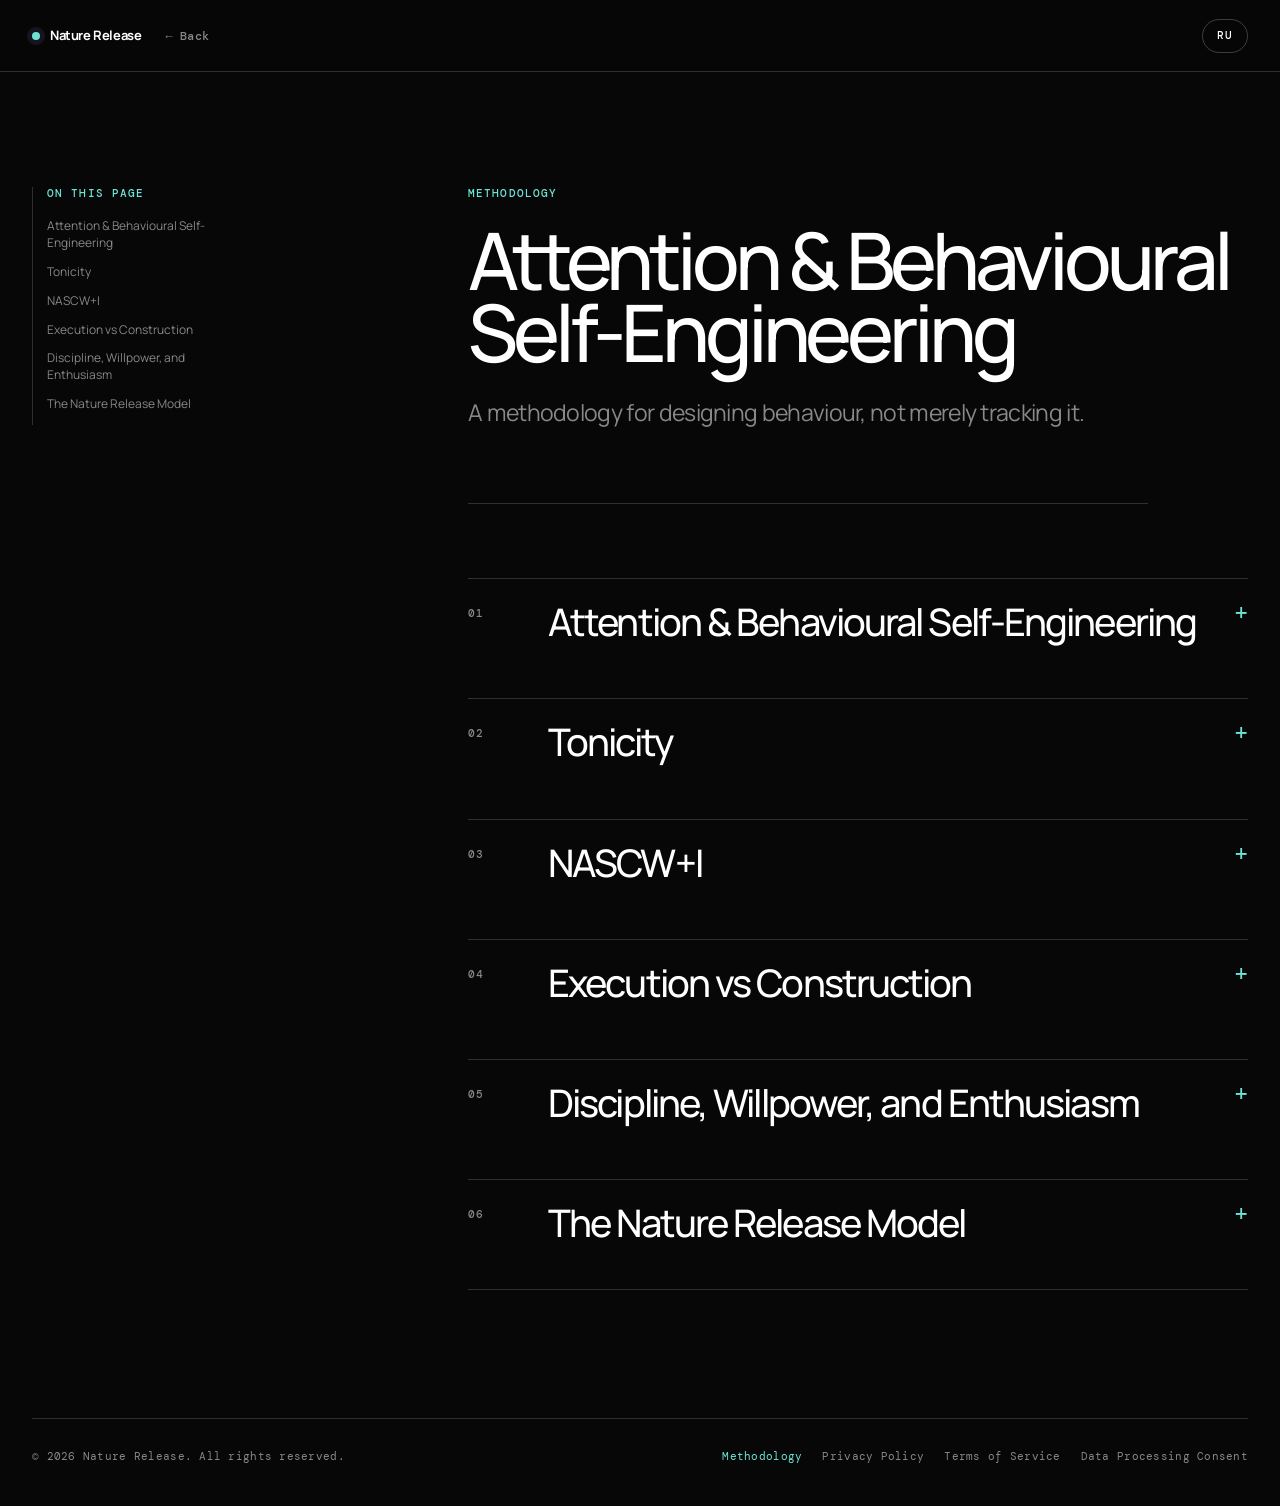
==== methodology/index.html @ b58ae0f3 "Refine brand accents and document disclosures" ====
<!DOCTYPE html>
<html lang="en">
<head>
  <meta charset="UTF-8">
  <meta name="viewport" content="width=device-width, initial-scale=1.0">
  <meta name="description" content="Nature Release methodology for understanding and designing the conditions from which behaviour emerges.">
  <title>Nature Release — Methodology</title>
  <link rel="icon" type="image/png" href="../assets/images/favicon.png">
  <link rel="stylesheet" href="../assets/styles/tokens.css">
  <link rel="preconnect" href="https://fonts.googleapis.com">
  <link rel="preconnect" href="https://fonts.gstatic.com" crossorigin>
  <link href="https://fonts.googleapis.com/css2?family=DM+Mono:wght@400;500&family=Manrope:wght@400;500;600;700&display=swap" rel="stylesheet">
  <style>
    *, *::before, *::after { box-sizing: border-box; margin: 0; padding: 0; }
    :root { --dark: var(--dark-grey); --line: var(--grey); --muted: var(--light-grey); }
    html { scroll-behavior: smooth; }
    body { background: var(--black); color: var(--white); font-family: Inter, sans-serif; -webkit-font-smoothing: antialiased; }
    .header { position: sticky; top: 0; z-index: 10; display: flex; justify-content: space-between; align-items: center; gap: 24px; padding: 16px 40px; border-bottom: 1px solid var(--line); background: var(--black-88); backdrop-filter: blur(20px); }
    .header__left { display: flex; align-items: center; gap: 24px; }
    .logo { color: var(--white); text-decoration: none; font-size: 16px; font-weight: 700; letter-spacing: -.02em; }
    .back { color: var(--muted); text-decoration: none; font-size: 13px; font-weight: 500; transition: color .2s; }
    .language-toggle { height: 34px; padding: 0 13px; border: 1px solid var(--white-18); border-radius: 100px; background: transparent; color: var(--white-78); cursor: pointer; font: 600 11px Inter, sans-serif; letter-spacing: .08em; transition: border-color .2s, background .2s; }
    .language-toggle:hover { border-color: var(--white-42); background: var(--white-06); }
    .back:hover, .toc a:hover, .footer a:hover { color: var(--white); }
    .document { width: min(1120px, calc(100% - 80px)); margin: 0 auto; padding: 72px 0 104px; display: grid; grid-template-columns: 190px minmax(0, 760px); justify-content: space-between; gap: 64px; }
    .toc { position: sticky; top: 88px; align-self: start; border-left: 1px solid var(--line); padding-left: 18px; }
    .toc__label, .eyebrow, .section__number { color: var(--purple); font-size: 11px; font-weight: 600; letter-spacing: .14em; text-transform: uppercase; }
    .toc__label { margin-bottom: 14px; }
    .toc a { display: block; color: var(--muted); text-decoration: none; font-size: 12px; line-height: 1.45; margin: 10px 0; transition: color .2s; }
    .eyebrow { margin-bottom: 18px; }
    h1 { max-width: 700px; font-size: clamp(40px, 5vw, 60px); letter-spacing: -.045em; line-height: 1.04; }
    .lede { max-width: 620px; margin: 22px 0 52px; padding-bottom: 48px; border-bottom: 1px solid var(--line); color: var(--muted); font-size: 18px; line-height: 1.65; }
    .sections { display: grid; gap: 10px; }
    .section { padding: 34px 36px 38px; border: 1px solid var(--line); border-radius: 16px; background: var(--dark); scroll-margin-top: 90px; }
    .section__number { margin-bottom: 10px; }
    h2 { margin-bottom: 22px; font-size: 21px; letter-spacing: -.02em; line-height: 1.25; }
    p { color: var(--light-grey); font-size: 15px; line-height: 1.78; margin: 0 0 14px; }
    p:last-child { margin-bottom: 0; }
    .statements { display: grid; gap: 3px; margin: 18px 0; }
    .statement { color: var(--light-grey); font-size: 15px; line-height: 1.7; }
    blockquote { margin: 20px 0; padding: 15px 18px; border-left: 2px solid var(--purple); background: var(--sleep-07); color: var(--white); font-size: 15px; line-height: 1.68; }
    blockquote:last-child { margin-bottom: 0; }
    .footer { display: flex; justify-content: space-between; align-items: center; gap: 20px; flex-wrap: wrap; padding: 32px 40px; border-top: 1px solid var(--line); }
    .footer__copy, .footer a { color: var(--muted); font-size: 13px; }
    .footer__links { display: flex; gap: 24px; flex-wrap: wrap; }
    .footer a { text-decoration: none; transition: color .2s; }
    .footer a.current { color: var(--purple); }
    .lang-content[hidden] { display: none; }
    @media (max-width: 800px) { .document { grid-template-columns: 1fr; gap: 40px; } .toc { position: static; display: none; } }
    @media (max-width: 640px) { .header, .footer { padding-left: 20px; padding-right: 20px; } .document { width: min(100% - 40px, 760px); padding: 48px 0 64px; } .section { padding: 24px 20px 28px; } .lede { font-size: 16px; padding-bottom: 36px; margin-bottom: 36px; } .footer { align-items: flex-start; flex-direction: column; } .footer__links { gap: 14px 20px; } }
  </style>
  <link rel="stylesheet" href="../assets/styles/documents.css">
</head>
<body>
  <header class="header">
    <div class="header__left">
      <a class="logo" href="../">Nature Release</a>
      <a class="back" href="../" id="backLink">← Back</a>
    </div>
    <button class="language-toggle" id="languageToggle" type="button" aria-label="Switch to Russian" aria-pressed="false">RU</button>
  </header>

  <main class="document lang-content" data-language="en">
    <aside class="toc" aria-label="On this page">
      <div class="toc__label">On this page</div>
      <a href="#attention">Attention &amp; Behavioural Self-Engineering</a>
      <a href="#tonicity">Tonicity</a>
      <a href="#nascwi">NASCW+I</a>
      <a href="#execution">Execution vs Construction</a>
      <a href="#discipline">Discipline, Willpower, and Enthusiasm</a>
      <a href="#model">The Nature Release Model</a>
    </aside>

    <article>
      <div class="eyebrow">Methodology</div>
      <h1>Attention &amp; Behavioural Self-Engineering</h1>
      <p class="lede">A methodology for designing behaviour, not merely tracking it.</p>

      <div class="sections">
        <section class="section" id="attention">
          <div class="section__number">01</div>
          <h2>Attention &amp; Behavioural Self-Engineering</h2>
          <p>Most products for productivity, sleep, fitness, nutrition, or habit formation share the same underlying assumption. They measure what has already happened.</p>
          <div class="statements"><div class="statement">How long did you sleep?</div><div class="statement">How many steps did you take?</div><div class="statement">What did you eat?</div><div class="statement">How many hours did you work?</div><div class="statement">How many habits did you complete?</div></div>
          <p>These measurements describe behaviour after it has been expressed. They rarely explain why that behaviour became the most probable outcome in the first place.</p>
          <p>Nature Release proposes a different object of observation. Instead of measuring behaviour itself, we measure the evolving architecture of probabilities from which behaviour emerges.</p>
          <blockquote>Behaviour is not the object. The conditions that make one behaviour more likely than another are.</blockquote>
        </section>

        <section class="section" id="tonicity">
          <div class="section__number">02</div>
          <h2>Tonicity</h2>
          <p>At every moment, a person exists within a specific physical and cognitive configuration.</p>
          <div class="statements"><div class="statement">Their nervous system.</div><div class="statement">Their physiological state.</div><div class="statement">The time of day.</div><div class="statement">The surrounding environment.</div><div class="statement">The people nearby.</div><div class="statement">Available tools.</div><div class="statement">Existing commitments.</div><div class="statement">Previously learned behavioural patterns.</div></div>
          <p>None of these variables determines the next action. Together, however, they shape the probability distribution of all possible actions.</p>
          <p>We refer to this configuration as a tonic state. Tonicity describes how well that state aligns with the behaviour the person wants to express.</p>
          <p>This changes the purpose of observation. Suppose someone planned to go to bed at 11:00 PM but actually fell asleep at 2:14 AM. The interesting fact is not the delay of three hours.</p>
          <p>The real question is: What sequence of events made staying awake more probable than going to sleep?</p>
          <div class="statements"><div class="statement">Coffee at 7:30 PM.</div><div class="statement">Work beginning at 9:00 PM.</div><div class="statement">A message arriving at 10:40 PM.</div><div class="statement">Bright lighting.</div><div class="statement">The laptop still open.</div><div class="statement">The phone beside the bed.</div></div>
          <p>None of these events matters in isolation. Each matters because it changed the probability of what happened next.</p>
          <blockquote>Any change in a person or their environment that alters the probability distribution of future behaviour.</blockquote>
        </section>

        <section class="section" id="nascwi">
          <div class="section__number">03</div>
          <h2>NASCW+I</h2>
          <p>Nutrition, Activity, Sleep, Connections, Work/Study, and Infrastructure are not six independent areas of optimisation. They are six coordinate systems for registering events that may reshape future behaviour.</p>
          <div class="statements"><div class="statement">Eating is an event.</div><div class="statement">Running five kilometres is an event.</div><div class="statement">Sleeping seven hours is an event.</div><div class="statement">Arguing with someone is an event.</div><div class="statement">Programming for three hours is an event.</div><div class="statement">Placing your alarm clock across the room is an event.</div></div>
          <p>Nature Release is interested not in the category itself, but in the transition:</p>
          <blockquote>Event → State Change → Behaviour Probability Shift → Behaviour Expression</blockquote>
        </section>

        <section class="section" id="execution">
          <div class="section__number">04</div>
          <h2>Execution vs Construction</h2>
          <p>This distinction follows naturally. Execution is expressing the behaviour you ultimately want.</p>
          <blockquote>I want to run. → I run.</blockquote>
          <p>Construction is expressing behaviour whose purpose is to increase the probability of another behaviour.</p>
          <blockquote>I want to run tomorrow morning. → I arrange to run with a friend. → I prepare my clothes the night before. → I stop eating late. → I stabilise my sleep schedule. → I remove unnecessary morning decisions. → I run.</blockquote>
          <p>Traditional productivity systems focus on execution. Nature Release focuses on increasing the probability that people will construct the conditions from which execution naturally follows.</p>
          <p>This is self-engineering in the literal sense. A person becomes both the engineer and the system being engineered.</p>
          <p>Construction itself is also behaviour. Therefore, it has its own probability architecture. Nature Release becomes part of that architecture by increasing the probability that users will continue engineering their own tonic state.</p>
          <p>The resulting process is recursive:</p>
          <blockquote>Nature Release → Construction becomes more probable → Tonic state changes → Desired behaviour becomes more probable → Behaviour is expressed → New observations → Better construction.</blockquote>
        </section>

        <section class="section" id="discipline">
          <div class="section__number">05</div>
          <h2>Discipline, Willpower, and Enthusiasm</h2>
          <p>Discipline does not cause behaviour. Saying,</p>
          <blockquote>“He trains because he is disciplined.”</blockquote>
          <p>simply renames the behaviour instead of explaining it. In this framework, discipline is retrospective. It describes how closely actual behaviour matched intended behaviour over a defined period.</p>
          <div class="statements"><div class="statement">Planned twelve workouts.</div><div class="statement">Completed eleven.</div></div>
          <p>That represents high discipline relative to that plan. Why eleven happened instead of eight—or twelve—is a question of tonicity. Discipline comes after behaviour, not before it.</p>
          <p>The same reasoning applies to willpower. Saying,</p>
          <blockquote>“She succeeded because of willpower.”</blockquote>
          <p>does not specify a mechanism. If an act of will is itself behaviour, then its own probability also requires explanation. Until an independent causal mechanism is identified, willpower remains a useful description of experience rather than an explanatory variable.</p>
          <p>Enthusiasm, however, appears different. We define it phenomenologically as:</p>
          <blockquote>A temporary state in which an activity or its expected outcome becomes unusually attractive, increasing the probability of immediately beginning that activity or constructing plans to continue it.</blockquote>
          <p>This definition intentionally does not explain why enthusiasm arises. It simply recognises that the phenomenon exists. Its causes remain an open research question.</p>
          <p>The most interesting moment is often its disappearance. Someone may enthusiastically redesign tomorrow while going to bed. By morning, the enthusiasm has vanished. Yet the environment they constructed the night before continues influencing behaviour.</p>
          <p>This leads to an important distinction:</p>
          <blockquote>Enthusiasm may initiate construction. Tonicity can outlast enthusiasm.</blockquote>
        </section>

        <section class="section" id="model">
          <div class="section__number">06</div>
          <h2>The Nature Release Model</h2>
          <p>The central unit of analysis is not a habit. It is a transition between probability distributions.</p>
          <blockquote>Current state S₀ makes behaviour B₀ the most probable outcome.<br><br>The user wants behaviour B₁ instead.<br><br>What changes (ΔS) are required so that, in state S₁ = S₀ + ΔS, behaviour B₁ becomes sufficiently probable?</blockquote>
          <p>Nature Release observes the result, updates its model, and proposes the next intervention. The cycle resembles continuous experimentation:</p>
          <blockquote>Observe → Hypothesise → Construct → Express → Measure → Update</blockquote>
          <p>Not:</p>
          <blockquote>Track your life.</blockquote>
          <p>Not:</p>
          <blockquote>Build better habits.</blockquote>
          <p>Not:</p>
          <blockquote>Become more disciplined.</blockquote>
          <p>Instead:</p>
          <blockquote>Observe what produces your behaviour. Construct what produces the behaviour you want.</blockquote>
        </section>
      </div>
    </article>
  </main>

  <main class="document lang-content" data-language="ru" hidden>
    <aside class="toc" aria-label="Содержание">
      <div class="toc__label">Содержание</div>
      <a href="#ru-attention">Attention &amp; Behavioural Self-Engineering Methodology</a>
      <a href="#ru-tonicity">Тоника</a>
      <a href="#ru-nascwi">NASCW+I</a>
      <a href="#ru-execution">Исполнение — конструирование</a>
      <a href="#ru-discipline">Дисциплина, воля, энтузиазм</a>
      <a href="#ru-model">Nature Release Concept</a>
    </aside>

    <article>
      <div class="eyebrow">Методология</div>
      <h1>Attention &amp; Behavioural Self-Engineering Methodology</h1>
      <p class="lede">Методология для проектирования поведения, а не только его трекинга.</p>

      <div class="sections">
        <section class="section" id="ru-attention">
          <div class="section__number">01</div>
          <h2>Attention &amp; Behavioural Self-Engineering Methodology</h2>
          <p>Предлагается пересмотреть существующие методологии, используемые в приложениях для продуктивности и фокуса, трекинга сна, физической активности, питания и других составляющих повседневного поведения человека.</p>
          <p>Большинство таких методологий рассматривает объект наблюдения как конечную величину: сколько пользователь спал, сколько прошёл, что съел, сколько времени работал, сколько задач выполнил. Измерение заканчивается описанием произошедшего.</p>
          <p>Нам не удалось обнаружить решений, рассматривающих события жизни пользователя как изменения архитектуры вероятностей последующей экспрессии поведения и строящих управление на уровне этой архитектуры.</p>
          <p>Регистрация факта поведения не содержит механизма его возникновения, а следовательно не определяет, что именно необходимо изменить для систематического изменения этого поведения.</p>
          <blockquote>Предлагаемый объект измерения — не само поведение, а архитектура вероятностей его экспрессии.</blockquote>
        </section>

        <section class="section" id="ru-tonicity">
          <div class="section__number">02</div>
          <h2>Тоника</h2>
          <p>Человек в каждый момент существует в конкретной материальной конфигурации: определённом состоянии нервной системы и организма, конкретном помещении, времени суток, социальном окружении, информационной среде, наборе доступных объектов, обязательств, навыков и уже сформированных паттернов поведения.</p>
          <p>Эта конфигурация не детерминирует следующее действие, но делает множество потенциально доступных действий неравновероятными.</p>
          <p>Будем называть такую конфигурацию тоническим состоянием, а тоникой — характеристику соответствия текущего состояния архитектуры вероятностей тому поведению, экспрессия которого требуется.</p>
          <p>Отсюда меняется смысл наблюдения.</p>
          <p>Если пользователь собирался лечь в 23:00, но лёг в 02:14, интерес представляет не только отклонение +3:14.</p>
          <p>Необходимо восстановить, какая последовательность событий сделала бодрствование до 02:14 более вероятным поведением, чем отход ко сну в 23:00.</p>
          <p>Пользователь выпил кофе в 19:30. В 21:00 начал работать. В 22:40 получил сообщение. В 23:05 продолжал находиться за компьютером. Освещение оставалось ярким. Телефон находился рядом с кроватью.</p>
          <p>Каждое такое событие интересно не само по себе, а как изменение последующей архитектуры вероятностей поведения.</p>
          <p>Следовательно, событие жизни пользователя предлагается рассматривать как:</p>
          <blockquote>изменение состояния пользователя или его среды, способное изменить распределение вероятностей последующей экспрессии поведения.</blockquote>
        </section>

        <section class="section" id="ru-nascwi">
          <div class="section__number">03</div>
          <h2>NASCW+I</h2>
          <p>Nutrition, Activity, Sleep, Connections, Work/Study + Infrastructure — не шесть независимых объектов оптимизации и не шесть «здоровых привычек». Это система координат для регистрации событий, способных изменять архитектуру последующего поведения.</p>
          <div class="statements"><div class="statement">Поесть — событие.</div><div class="statement">Пробежать пять километров — событие.</div><div class="statement">Поспать семь часов — событие.</div><div class="statement">Поссориться с человеком — событие.</div><div class="statement">Три часа программировать — событие.</div><div class="statement">Поставить будильник на другой конец комнаты — событие.</div></div>
          <p>Nature Release интересует не принадлежность события категории сама по себе, а переход:</p>
          <blockquote>событие → изменение состояния → изменение вероятностей последующего поведения → экспрессированное поведение.</blockquote>
          <p>Отсюда возникает принципиальное отличие исполнения от конструирования.</p>
        </section>

        <section class="section" id="ru-execution">
          <div class="section__number">04</div>
          <h2>Исполнение — конструирование</h2>
          <p>Исполнение — экспрессия поведения, являющегося непосредственной целью агента.</p>
          <blockquote>Хочу бегать → побежал.</blockquote>
          <p>Конструирование — экспрессия поведения, целью которого является изменение архитектуры вероятностей другого поведения.</p>
          <blockquote>Хочу бегать утром → договорился бегать с братом → приготовил одежду → перестал есть поздно вечером → стабилизировал время сна → убрал необходимость принимать утром дополнительные решения → побежал.</blockquote>
          <p>Следовательно, вместо постоянной попытки заставить пользователя исполнять желаемое поведение, Nature Release должен повышать вероятность того, что пользователь будет конструировать условия его последующей экспрессии.</p>
          <p>Это self-engineering в буквальном смысле. Человек становится одновременно объектом и субъектом инженерного воздействия.</p>
          <p>При этом конструирование само является поведением и поэтому не выводится за пределы модели. У него также существует собственная архитектура вероятностей. Nature Release становится одним из элементов этой архитектуры: средой, повышающей вероятность поведения по конструированию собственного тонического состояния.</p>
          <p>Получается рекурсивная конструкция:</p>
          <blockquote>NR → вероятность конструирования ↑ → изменение тонического состояния → вероятность желаемого поведения ↑ → экспрессия поведения → новые наблюдения → последующее конструирование.</blockquote>
        </section>

        <section class="section" id="ru-discipline">
          <div class="section__number">05</div>
          <h2>Дисциплина, воля, энтузиазм</h2>
          <p>Дисциплина ничего не вызывает.</p>
          <p>Дисциплина не является объяснением: «Он тренируется потому, что дисциплинированный».</p>
          <p>Это тавтология, в которой наблюдаемое поведение объясняется названием этого же наблюдаемого поведения.</p>
          <p>Дисциплина — ретроспективная степень соответствия фактически экспрессированного поведения предварительно заданному поведению за выбранный период.</p>
          <blockquote>Планировал тренироваться 12 раз → тренировался 11 → высокая дисциплина относительно этого плана и периода.</blockquote>
          <p>Почему получилось 11/12 — вопрос тоники. Поэтому дисциплина находится после поведения, а не перед ним.</p>
          <p>И здесь же можно пока отказаться от необходимости вводить волю как самостоятельную причинную переменную.</p>
          <p>Фраза: «Он сделал это благодаря силе воли» не содержит механизма.</p>
          <p>Если наблюдаемое «волевое усилие» само является поведением, необходимо объяснить вероятность экспрессии уже этого поведения. Перенос объяснения ещё на один уровень словом «воля» проблему причинности не решает.</p>
          <p>Поэтому до обнаружения самостоятельного механизма воля может оставаться неоперационализированным феноменом, а не переменной модели.</p>
          <p>С энтузиазмом ситуация другая. Его пока можно зафиксировать феноменологически:</p>
          <blockquote>Энтузиазм — кратковременное состояние повышенной субъективной привлекательности некоторой деятельности или её ожидаемого результата, сопровождающееся повышением вероятности немедленного начала соответствующего поведения и/или конструирования планов его продолжения.</blockquote>
          <p>Причинность возникновения энтузиазма этим определением намеренно не объясняется. И это нормально. Сначала фиксируется существование воспроизводимого феномена. Затем исследуются его предикторы.</p>
          <p>Особенно интересен распад энтузиазма: вечером вероятность конструирования и исполнения высока, утром энтузиазм исчезает, однако созданная вечером архитектура может продолжать воздействовать на вероятность поведения.</p>
          <p>Именно поэтому:</p>
          <blockquote>Энтузиазм способен запустить конструирование. Тоника способна пережить энтузиазм.</blockquote>
        </section>

        <section class="section" id="ru-model">
          <div class="section__number">06</div>
          <h2>Nature Release Concept</h2>
          <p>А центральная единица анализа NR тогда вообще не «привычка». Это переход вероятностей:</p>
          <blockquote>Было состояние S₀, в котором наиболее вероятно B₀.<br><br>Пользователь хочет B₁.<br><br>Какие изменения ΔS необходимо внести, чтобы в состоянии S₁ = S₀ + ΔS поведение B₁ стало достаточно вероятным?</blockquote>
          <p>После этого Nature Release наблюдает результат и корректирует собственную модель.</p>
          <p>И получается практически HADI применительно к самому человеку:</p>
          <blockquote>Observe → Hypothesize → Construct → Express → Measure → Update.</blockquote>
          <p>Не:</p>
          <blockquote>Track your life.<br><br>Build better habits.<br><br>Become disciplined.</blockquote>
          <p>А:</p>
          <blockquote>Observe what produces your behaviour. Construct what produces the behaviour you want.</blockquote>
        </section>
      </div>
    </article>
  </main>

  <footer class="footer">
    <span class="footer__copy" id="footerCopy">© 2026 Nature Release. All rights reserved.</span>
    <div class="footer__links">
      <a class="current" href="./" id="footerMethodology">Methodology</a>
      <a href="../privacy-policy.html" id="footerPrivacy">Privacy Policy</a>
      <a href="../terms-of-service.html" id="footerTerms">Terms of Service</a>
      <a href="../data-processing-consent.html" id="footerConsent">Data Processing Consent</a>
    </div>
  </footer>
  <script src="../assets/scripts/documents.js"></script>
  <script>
    const languageToggle = document.getElementById('languageToggle');
    const contentByLanguage = document.querySelectorAll('.lang-content');
    const localized = {
      en: { toggle: 'RU', toggleLabel: 'Switch to Russian', back: '← Back', title: 'Nature Release — Methodology', copy: '© 2026 Nature Release. All rights reserved.', methodology: 'Methodology', privacy: 'Privacy Policy', terms: 'Terms of Service', consent: 'Data Processing Consent' },
      ru: { toggle: 'EN', toggleLabel: 'Switch to English', back: '← Назад', title: 'Nature Release — Методология', copy: '© 2026 Nature Release. Все права защищены.', methodology: 'Методология', privacy: 'Политика конфиденциальности', terms: 'Условия использования', consent: 'Согласие на обработку данных' }
    };

    function setLanguage(language) {
      const text = localized[language];
      document.documentElement.lang = language;
      document.title = text.title;
      contentByLanguage.forEach((content) => { content.hidden = content.dataset.language !== language; });
      languageToggle.textContent = text.toggle;
      languageToggle.setAttribute('aria-label', text.toggleLabel);
      languageToggle.setAttribute('aria-pressed', String(language === 'ru'));
      document.getElementById('backLink').textContent = text.back;
      document.getElementById('footerCopy').textContent = text.copy;
      document.getElementById('footerMethodology').textContent = text.methodology;
      document.getElementById('footerPrivacy').textContent = text.privacy;
      document.getElementById('footerTerms').textContent = text.terms;
      document.getElementById('footerConsent').textContent = text.consent;
      localStorage.setItem('methodology-language', language);
    }

    NatureReleaseDocuments.initialiseAccordions();
    const savedLanguage = localStorage.getItem('methodology-language');
    setLanguage(savedLanguage === 'ru' ? 'ru' : 'en');
    languageToggle.addEventListener('click', () => setLanguage(document.documentElement.lang === 'en' ? 'ru' : 'en'));
  </script>
</body>
</html>
---- assets/styles/tokens.css ----
/* Nature Release design tokens — source: NatureRelease.tokens.json */
:root {
  --white: #FFFFFF;
  --light-grey: #888888;
  --grey: #2F2F2F;
  --dark-grey: #181818;
  --black: #070707;
  --brand: #6BE4D4;

  --nutrition: #B1F042;
  --activity: #FF5A1F;
  --sleep: #B286FD;
  --connection: #FF1FB4;
  --workstudy: #1CA0FF;

  /* Backwards-compatible aliases used by the existing landing. */
  --purple: var(--sleep);
  --mint: var(--nutrition);
  --amber: var(--activity);
  --rose: var(--connection);
  --blue: var(--workstudy);

  /* Derived opacity tokens. */
  --black-12: rgb(from var(--black) r g b / .12);
  --black-35: rgb(from var(--black) r g b / .35);
  --black-45: rgb(from var(--black) r g b / .45);
  --black-55: rgb(from var(--black) r g b / .55);
  --black-62: rgb(from var(--black) r g b / .62);
  --black-68: rgb(from var(--black) r g b / .68);
  --black-75: rgb(from var(--black) r g b / .75);
  --black-85: rgb(from var(--black) r g b / .85);
  --black-88: rgb(from var(--black) r g b / .88);
  --black-90: rgb(from var(--black) r g b / .9);
  --dark-grey-68: rgb(from var(--dark-grey) r g b / .68);
  --dark-grey-72: rgb(from var(--dark-grey) r g b / .72);
  --dark-grey-76: rgb(from var(--dark-grey) r g b / .76);
  --dark-grey-85: rgb(from var(--dark-grey) r g b / .85);
  --dark-grey-88: rgb(from var(--dark-grey) r g b / .88);
  --white-02: rgb(from var(--white) r g b / .02);
  --white-04: rgb(from var(--white) r g b / .04);
  --white-05: rgb(from var(--white) r g b / .05);
  --white-055: rgb(from var(--white) r g b / .055);
  --white-06: rgb(from var(--white) r g b / .06);
  --white-08: rgb(from var(--white) r g b / .08);
  --white-09: rgb(from var(--white) r g b / .09);
  --white-10: rgb(from var(--white) r g b / .1);
  --white-11: rgb(from var(--white) r g b / .11);
  --white-12: rgb(from var(--white) r g b / .12);
  --white-15: rgb(from var(--white) r g b / .15);
  --white-18: rgb(from var(--white) r g b / .18);
  --white-20: rgb(from var(--white) r g b / .2);
  --white-22: rgb(from var(--white) r g b / .22);
  --white-26: rgb(from var(--white) r g b / .26);
  --white-28: rgb(from var(--white) r g b / .28);
  --white-40: rgb(from var(--white) r g b / .4);
  --white-42: rgb(from var(--white) r g b / .42);
  --white-45: rgb(from var(--white) r g b / .45);
  --white-46: rgb(from var(--white) r g b / .46);
  --white-50: rgb(from var(--white) r g b / .5);
  --white-55: rgb(from var(--white) r g b / .55);
  --white-58: rgb(from var(--white) r g b / .58);
  --white-60: rgb(from var(--white) r g b / .6);
  --white-62: rgb(from var(--white) r g b / .62);
  --white-65: rgb(from var(--white) r g b / .65);
  --white-66: rgb(from var(--white) r g b / .66);
  --white-68: rgb(from var(--white) r g b / .68);
  --white-70: rgb(from var(--white) r g b / .7);
  --white-72: rgb(from var(--white) r g b / .72);
  --white-78: rgb(from var(--white) r g b / .78);
  --white-85: rgb(from var(--white) r g b / .85);
  --nutrition-13: rgb(from var(--nutrition) r g b / .13);
  --nutrition-24: rgb(from var(--nutrition) r g b / .24);
  --nutrition-35: rgb(from var(--nutrition) r g b / .35);
  --nutrition-60: rgb(from var(--nutrition) r g b / .6);
  --activity-13: rgb(from var(--activity) r g b / .13);
  --activity-24: rgb(from var(--activity) r g b / .24);
  --activity-30: rgb(from var(--activity) r g b / .3);
  --sleep-07: rgb(from var(--sleep) r g b / .07);
  --sleep-10: rgb(from var(--sleep) r g b / .1);
  --sleep-30: rgb(from var(--sleep) r g b / .3);
  --brand-07: rgb(from var(--brand) r g b / .07);
  --brand-10: rgb(from var(--brand) r g b / .1);
  --brand-24: rgb(from var(--brand) r g b / .24);
  --connection-18: rgb(from var(--connection) r g b / .18);
  --connection-27: rgb(from var(--connection) r g b / .27);
  --workstudy-13: rgb(from var(--workstudy) r g b / .13);
  --workstudy-18: rgb(from var(--workstudy) r g b / .18);
}
---- assets/styles/documents.css ----
/* Shared editorial document surface for Nature Release. */
:root { --doc-ink: var(--black); --doc-paper: var(--white); --doc-line: var(--grey); --doc-quiet: var(--light-grey); --doc-signal: var(--brand); }
*, *::before, *::after { box-sizing: border-box; }
html { scroll-behavior: smooth; }
body { min-width: 320px; margin: 0; overflow-x: hidden; background: var(--doc-ink); color: var(--doc-paper); font-family: Manrope, Arial, sans-serif; -webkit-font-smoothing: antialiased; }
a { color: inherit; }

/* Navigation mirrors the landing's compact, editorial header. */
.header, .l-header { position: sticky; top: 0; z-index: 20; min-height: 72px; padding: 0 max(32px, calc((100vw - 1360px) / 2)); display: flex; align-items: center; justify-content: space-between; gap: 24px; border-bottom: 1px solid var(--doc-line); background: var(--black-90); backdrop-filter: blur(18px); }
.header__left, .l-header__left { display: flex; align-items: center; gap: 24px; min-width: 0; }
.logo, .l-logo { display: inline-flex; align-items: center; gap: 10px; color: var(--doc-paper); font: 700 13px/1 Manrope, Arial, sans-serif; letter-spacing: -.03em; text-decoration: none; white-space: nowrap; }
.logo::before, .l-logo::before { width: 8px; height: 8px; border-radius: 50%; background: var(--doc-signal); box-shadow: 0 0 0 5px var(--sleep-10); content: ''; }
.back, .l-back { color: var(--doc-quiet); font: 500 12px/1 "DM Mono", monospace; letter-spacing: .02em; text-decoration: none; white-space: nowrap; transition: color .2s ease; }
.back:hover, .l-back:hover { color: var(--doc-signal); }
.language-toggle, .l-lang { display: inline-flex; align-items: center; justify-content: center; gap: 7px; min-width: 46px; height: 34px; padding: 0 12px; border: 1px solid var(--white-22); border-radius: 999px; background: transparent; color: var(--doc-paper); cursor: pointer; font: 500 11px/1 "DM Mono", monospace; letter-spacing: .06em; transition: border-color .2s ease, color .2s ease, background .2s ease; }
.language-toggle:hover, .l-lang:hover { border-color: var(--doc-signal); background: var(--sleep-07); color: var(--doc-signal); }
.l-lang svg { width: 14px; height: 14px; }
.l-lang svg path { stroke: currentColor; }
.l-lang-label { margin: 0; color: currentColor; font: inherit; }

/* Legal documents. */
.l-main { width: min(100% - 64px, 1040px); max-width: none; margin: 0 auto; padding: clamp(64px, 9vw, 136px) 0 clamp(72px, 10vw, 152px); }
.l-label { margin: 0 0 24px; color: var(--doc-signal); font: 500 11px/1 "DM Mono", monospace; letter-spacing: .1em; text-transform: uppercase; }
.l-title { max-width: 850px; margin: 0 0 16px; color: var(--doc-paper); font: 500 clamp(48px, 6.4vw, 88px)/.9 Manrope, Arial, sans-serif; letter-spacing: -.065em; }
.l-updated { margin: 0 0 42px; color: var(--doc-quiet); font: 400 13px/1.5 "DM Mono", monospace; }
.l-intro { max-width: 720px; margin: 0; padding: 0 0 clamp(44px, 6vw, 72px); border-bottom: 1px solid var(--doc-line); color: var(--doc-quiet); font-size: clamp(17px, 2vw, 23px); line-height: 1.48; letter-spacing: -.03em; }
.l-sections { display: grid; gap: 10px; margin-top: clamp(38px, 5vw, 64px); }
.l-section { position: relative; padding: clamp(24px, 3vw, 40px); border: 1px solid var(--doc-line); border-radius: 0; background: var(--dark-grey); transition: border-color .2s ease, transform .2s ease; }
.l-section:hover { border-color: var(--white-28); transform: translateY(-2px); }
.l-section-num { margin: 0 0 16px; color: var(--doc-signal); font: 500 11px/1 "DM Mono", monospace; letter-spacing: .1em; }
.l-section-title { max-width: 760px; margin: 0 0 22px; color: var(--doc-paper); font: 500 clamp(22px, 3vw, 36px)/1.03 Manrope, Arial, sans-serif; letter-spacing: -.045em; }
.l-section-body { max-width: 780px; color: var(--doc-quiet); font-size: 16px; line-height: 1.72; }
.l-section-body p { margin: 0 0 16px; }
.l-section-body p:last-child { margin-bottom: 0; }
.l-section-body ul { display: grid; gap: 8px; margin: 18px 0; padding: 0; list-style: none; }
.l-section-body ul li { display: grid; grid-template-columns: 16px minmax(0, 1fr); gap: 10px; }
.l-section-body ul li::before { margin: 0; color: var(--doc-signal); content: '→'; }
.l-section-body strong { color: var(--doc-paper); font-weight: 600; }
.l-section-body a { color: var(--doc-signal); border-bottom: 1px solid var(--sleep-30); text-decoration: none; }
.l-sub { margin-top: 24px; padding-top: 20px; border-top: 1px solid var(--white-10); }
.l-sub-title { margin: 0 0 10px; color: var(--doc-paper); font: 500 11px/1.3 "DM Mono", monospace; letter-spacing: .08em; text-transform: uppercase; }
.l-footer, .footer { display: flex; align-items: center; justify-content: space-between; gap: 24px; width: min(100% - 64px, 1360px); margin: 0 auto; padding: 30px 0 42px; border-top: 1px solid var(--doc-line); }
.l-footer-copy, .footer__copy, .l-footer-links a, .footer a { color: var(--doc-quiet); font: 400 11px/1.4 "DM Mono", monospace; letter-spacing: .025em; text-decoration: none; }
.l-footer-links, .footer__links { display: flex; flex-wrap: wrap; gap: 12px 20px; }
.l-footer-links a:hover, .footer a:hover { color: var(--doc-paper); }
.l-footer-links a.is-current, .footer a.current { color: var(--doc-signal); }

/* Methodology uses a roomy reading column plus a quiet desktop index. */
.document { display: grid; grid-template-columns: 190px minmax(0, 780px); justify-content: space-between; gap: clamp(48px, 8vw, 160px); width: min(100% - 64px, 1360px); margin: 0 auto; padding: clamp(64px, 9vw, 132px) 0 clamp(72px, 10vw, 152px); }
.toc { position: sticky; top: 112px; align-self: start; padding-left: 14px; border-left: 1px solid var(--doc-line); }
.toc__label, .eyebrow, .section__number { color: var(--doc-signal); font: 500 11px/1.2 "DM Mono", monospace; letter-spacing: .1em; text-transform: uppercase; }
.toc__label { margin-bottom: 18px; }
.toc a { display: block; margin: 0 0 12px; color: var(--doc-quiet); font-size: 12px; line-height: 1.4; text-decoration: none; transition: color .2s ease; }
.toc a:hover { color: var(--doc-paper); }
.eyebrow { margin-bottom: 24px; }
.document h1 { max-width: 850px; margin: 0; color: var(--doc-paper); font: 500 clamp(50px, 6.2vw, 88px)/.9 Manrope, Arial, sans-serif; letter-spacing: -.065em; }
.lede { max-width: 680px; margin: 28px 0 clamp(46px, 6vw, 74px); padding-bottom: clamp(42px, 6vw, 74px); border-bottom: 1px solid var(--doc-line); color: var(--doc-quiet); font-size: clamp(17px, 2vw, 23px); line-height: 1.48; letter-spacing: -.03em; }
.sections { display: grid; gap: 10px; }
.section { padding: clamp(24px, 3vw, 40px); border: 1px solid var(--doc-line); border-radius: 0; background: var(--dark-grey); scroll-margin-top: 104px; transition: border-color .2s ease, transform .2s ease; }
.section:hover { border-color: var(--white-28); transform: translateY(-2px); }
.section__number { margin-bottom: 16px; }
.section h2 { max-width: 720px; margin: 0 0 24px; color: var(--doc-paper); font: 500 clamp(24px, 3vw, 38px)/1.03 Manrope, Arial, sans-serif; letter-spacing: -.05em; }
.section p, .statement { color: var(--doc-quiet); font-size: 16px; line-height: 1.72; }
.section p { margin: 0 0 16px; }
.section p:last-child { margin-bottom: 0; }
.statements { display: grid; gap: 8px; margin: 20px 0; }
.statement { display: grid; grid-template-columns: 16px minmax(0, 1fr); gap: 10px; }
.statement::before { color: var(--doc-signal); content: '→'; }
.section blockquote { margin: 24px 0; padding: 18px 20px; border-left: 1px solid var(--doc-signal); background: var(--sleep-07); color: var(--doc-paper); font-size: 16px; line-height: 1.65; }
.section blockquote:last-child { margin-bottom: 0; }

@media (max-width: 820px) { .document { grid-template-columns: 1fr; } .toc { display: none; } }
@media (max-width: 640px) { .header, .l-header { min-height: 60px; padding: 0 20px; } .header__left, .l-header__left { gap: 18px; } .logo, .l-logo { font-size: 14px; } .logo::before, .l-logo::before { display: none; } .back, .l-back { font-size: 11px; } .l-main, .document { width: min(100% - 40px, 1360px); padding-top: 56px; padding-bottom: 72px; } .l-title, .document h1 { font-size: clamp(42px, 13vw, 62px); } .l-intro, .lede { font-size: 17px; } .l-section, .section { padding: 24px 20px; } .l-section-title, .section h2 { font-size: 25px; } .l-section-body, .section p, .statement { font-size: 15px; line-height: 1.68; } .l-footer, .footer { align-items: flex-start; flex-direction: column; width: min(100% - 40px, 1360px); padding: 25px 0 32px; } }

/* Long-form sections use the same compact, exclusive disclosure pattern as the landing modules. */
.l-section, .section { padding: 0; border: 0; border-top: 1px solid var(--doc-line); border-radius: 0; background: transparent; }
.l-section:last-child, .section:last-child { border-bottom: 1px solid var(--doc-line); }
.l-section:hover, .section:hover { border-color: var(--doc-line); transform: none; }
.document-accordion__toggle { display: grid; grid-template-columns: 64px minmax(0, 1fr) 28px; gap: 16px; align-items: start; width: 100%; padding: 23px 0; border: 0; background: transparent; color: var(--doc-paper); cursor: pointer; text-align: left; -webkit-tap-highlight-color: transparent; appearance: none; }
.document-accordion__toggle:focus { outline: none; }
.document-accordion__toggle:focus-visible { outline: 1px solid var(--doc-signal); outline-offset: -1px; }
.document-accordion__number { margin: 6px 0 0; color: var(--doc-quiet); font: 500 11px/1 "DM Mono", monospace; letter-spacing: .1em; }
.document-accordion__title { margin: 0; color: var(--doc-paper); font: 500 clamp(22px, 3vw, 36px)/1.03 Manrope, Arial, sans-serif; letter-spacing: -.045em; }
.document-accordion__icon { color: var(--doc-signal); font: 400 24px/.9 "DM Mono", monospace; text-align: right; transition: transform .25s ease; }
.is-open > .document-accordion__toggle .document-accordion__icon { transform: rotate(45deg); }
.document-accordion__body { max-height: 0; overflow: hidden; opacity: 0; transition: max-height .45s ease, opacity .25s ease, padding .25s ease; }
.is-open > .document-accordion__body { max-height: 8000px; padding: 0 0 30px 80px; opacity: 1; }
.document-accordion__body .l-section-body, .document-accordion__body > p, .document-accordion__body .statements, .document-accordion__body blockquote { max-width: 780px; }
@media (max-width: 640px) { .l-section, .section { padding: 0; } .document-accordion__toggle { grid-template-columns: 46px minmax(0, 1fr) 24px; gap: 10px; padding: 20px 0; } .document-accordion__number { margin-top: 5px; } .document-accordion__title { font-size: 24px; } .is-open > .document-accordion__body { padding: 0 0 26px 56px; } }
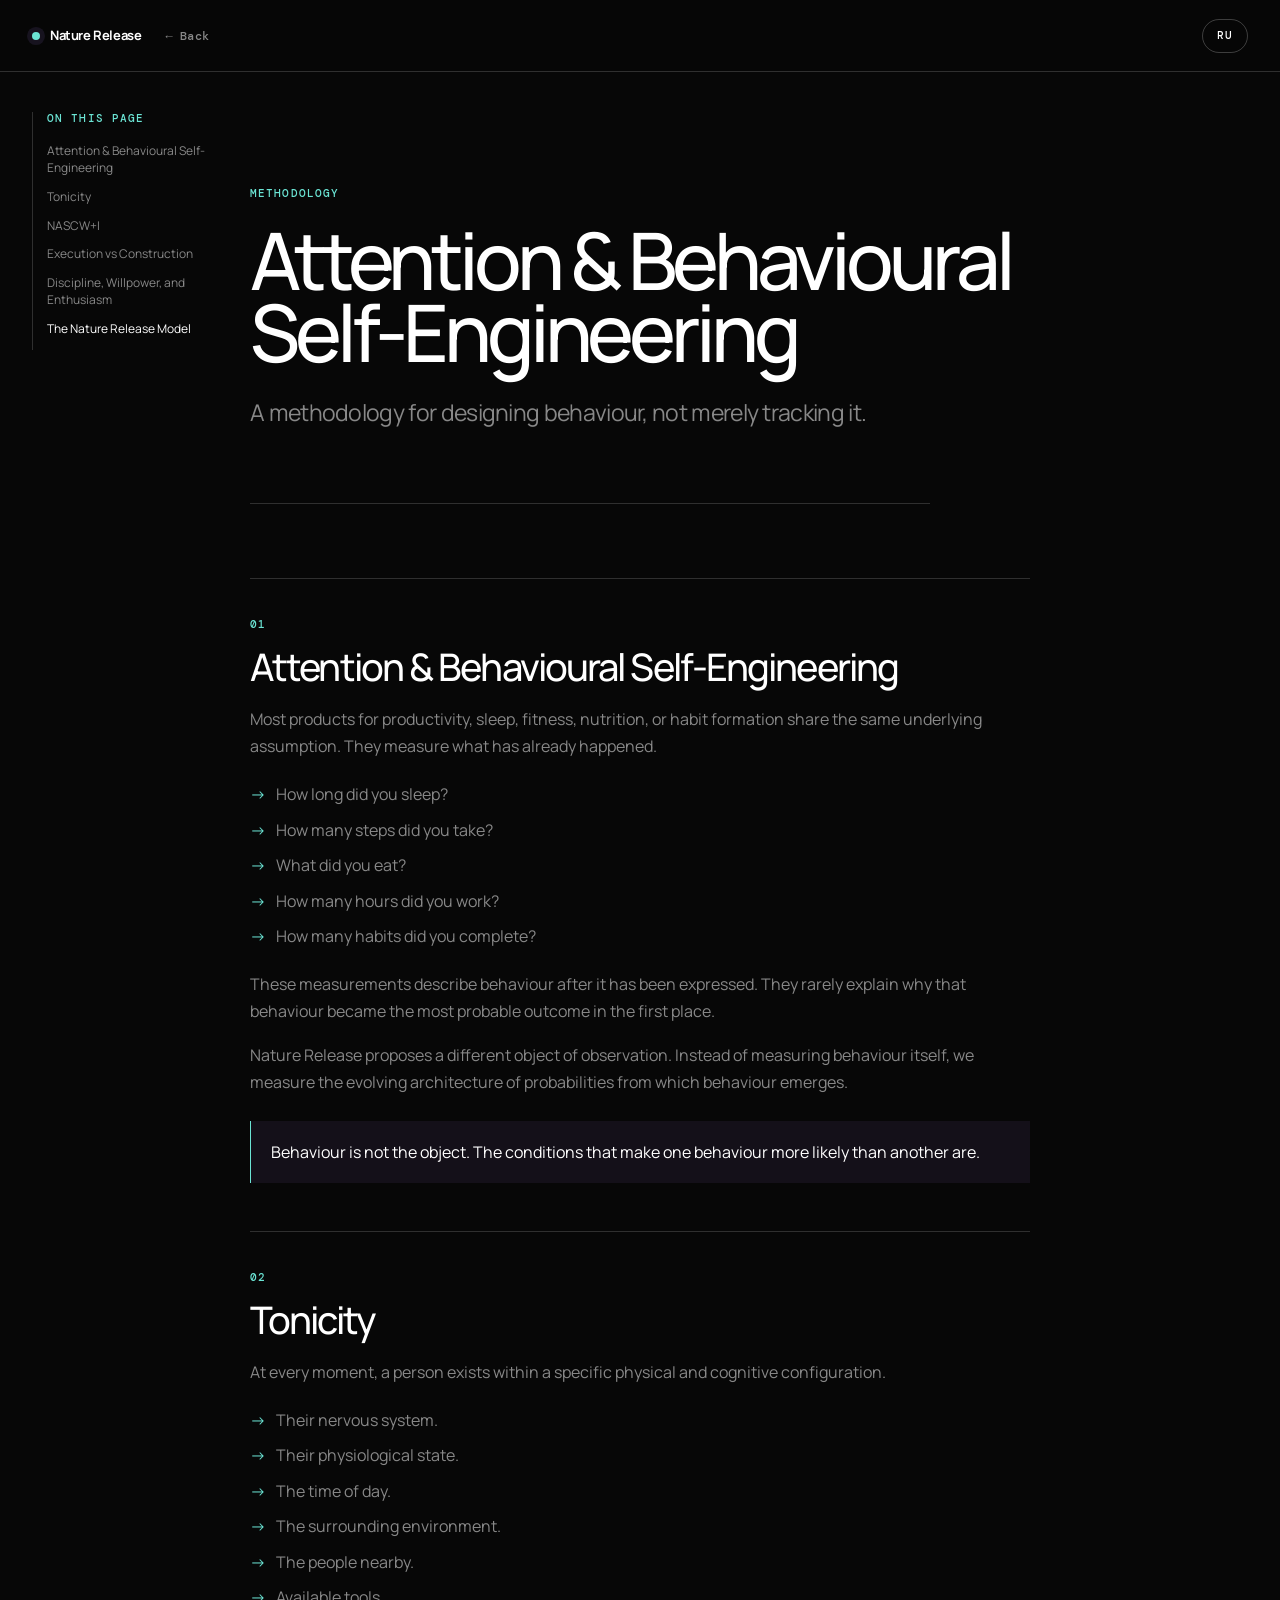
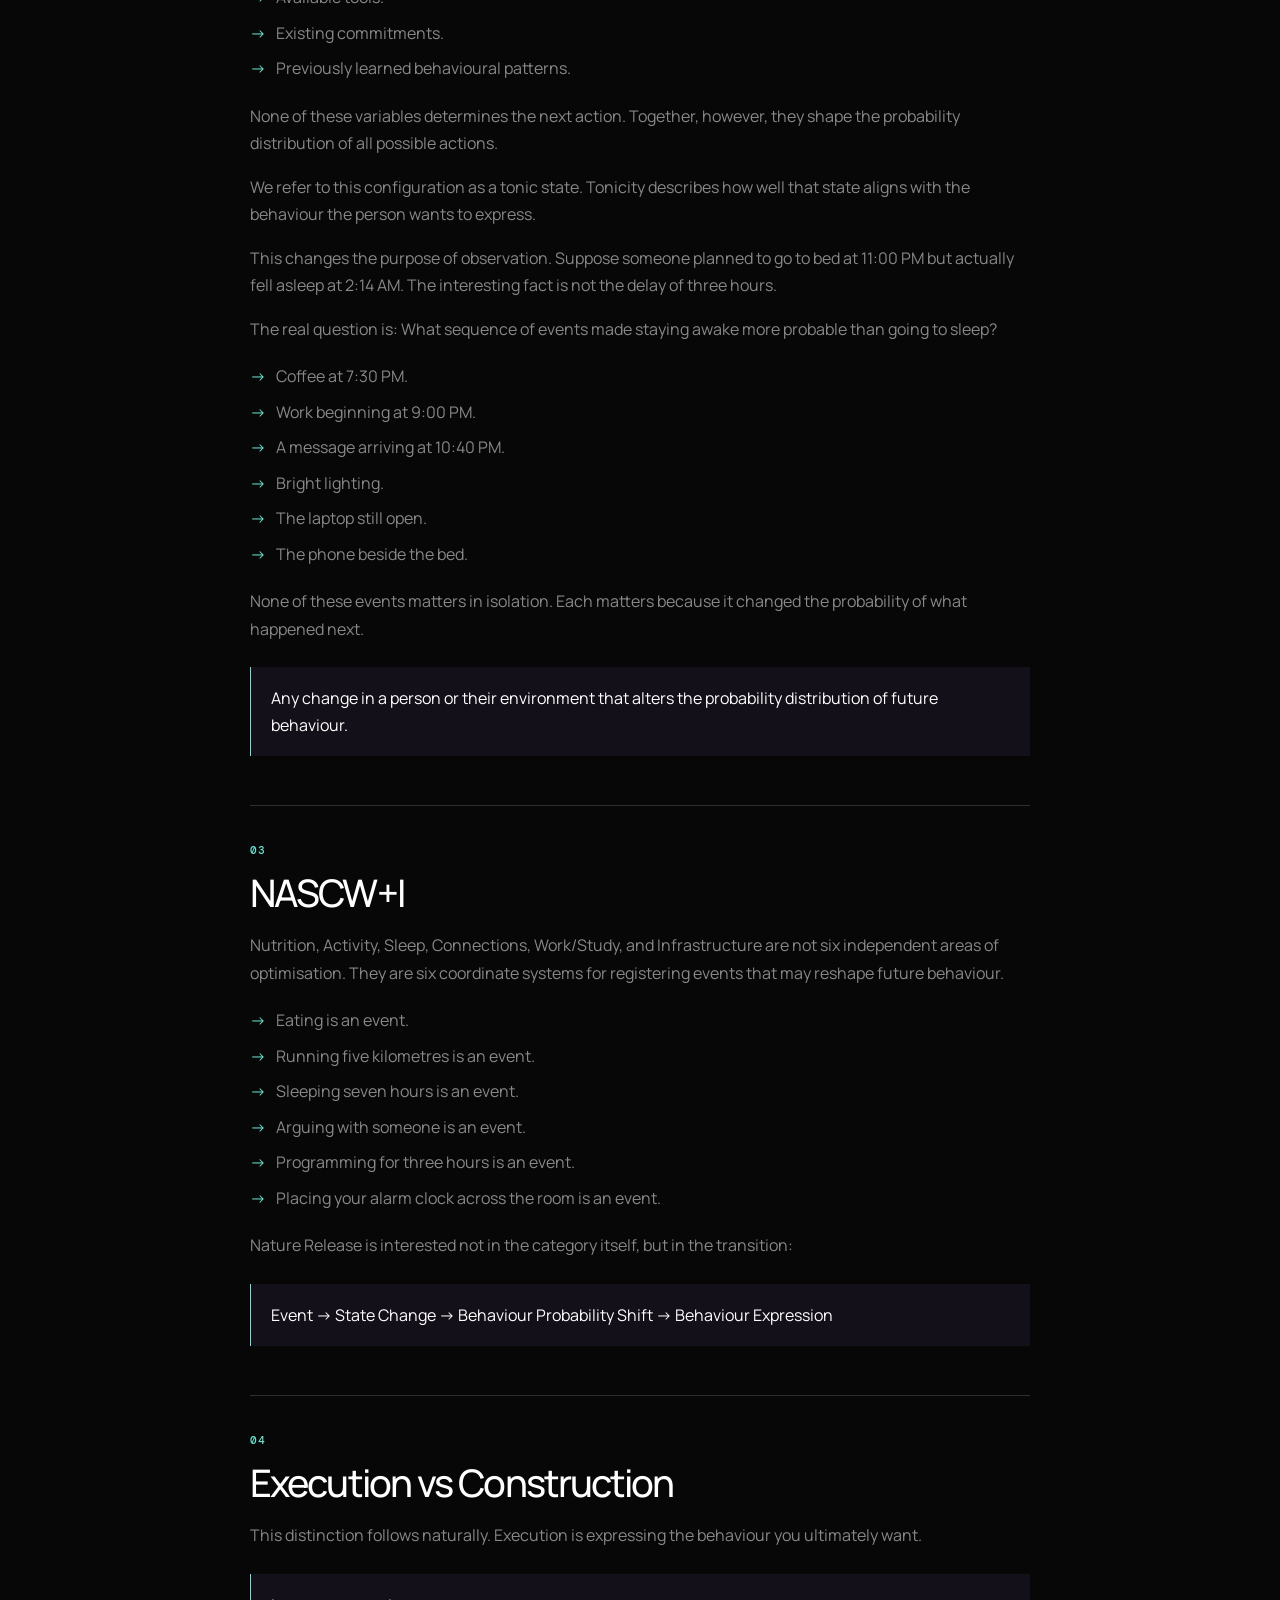
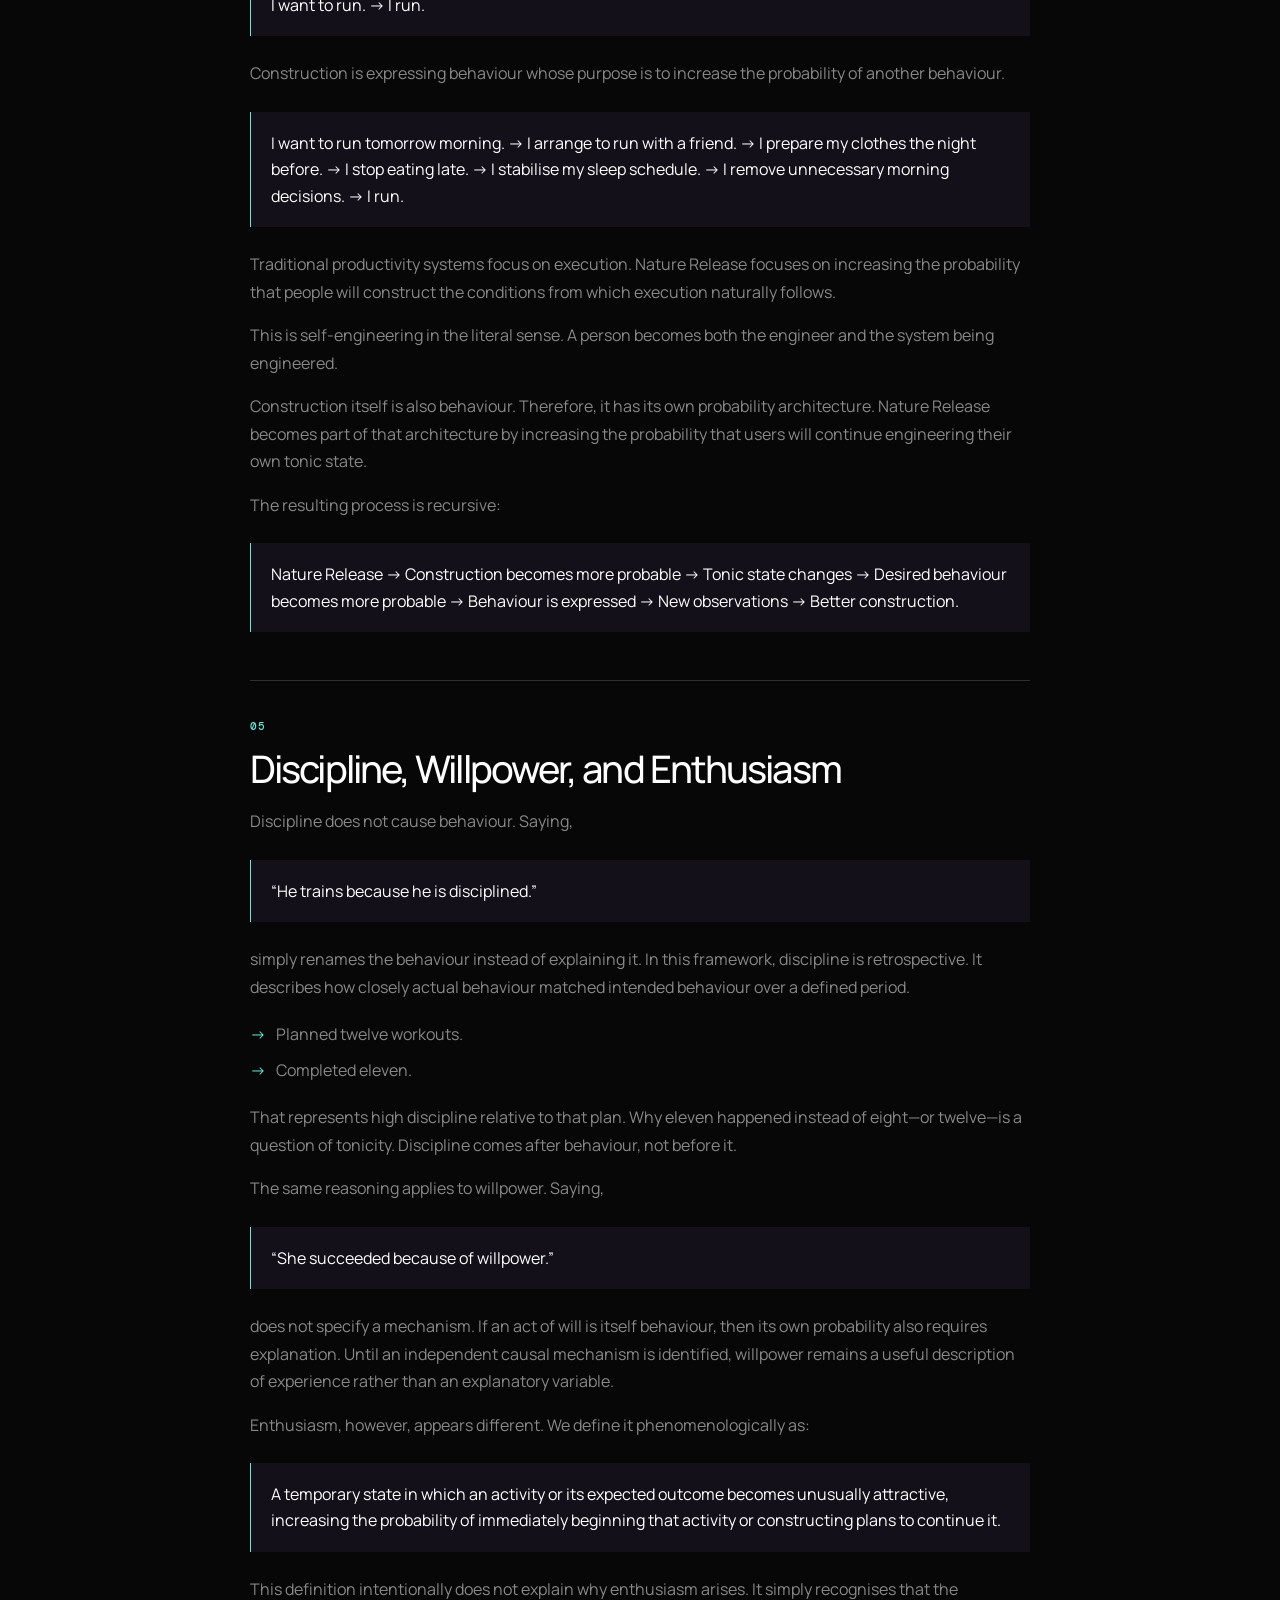
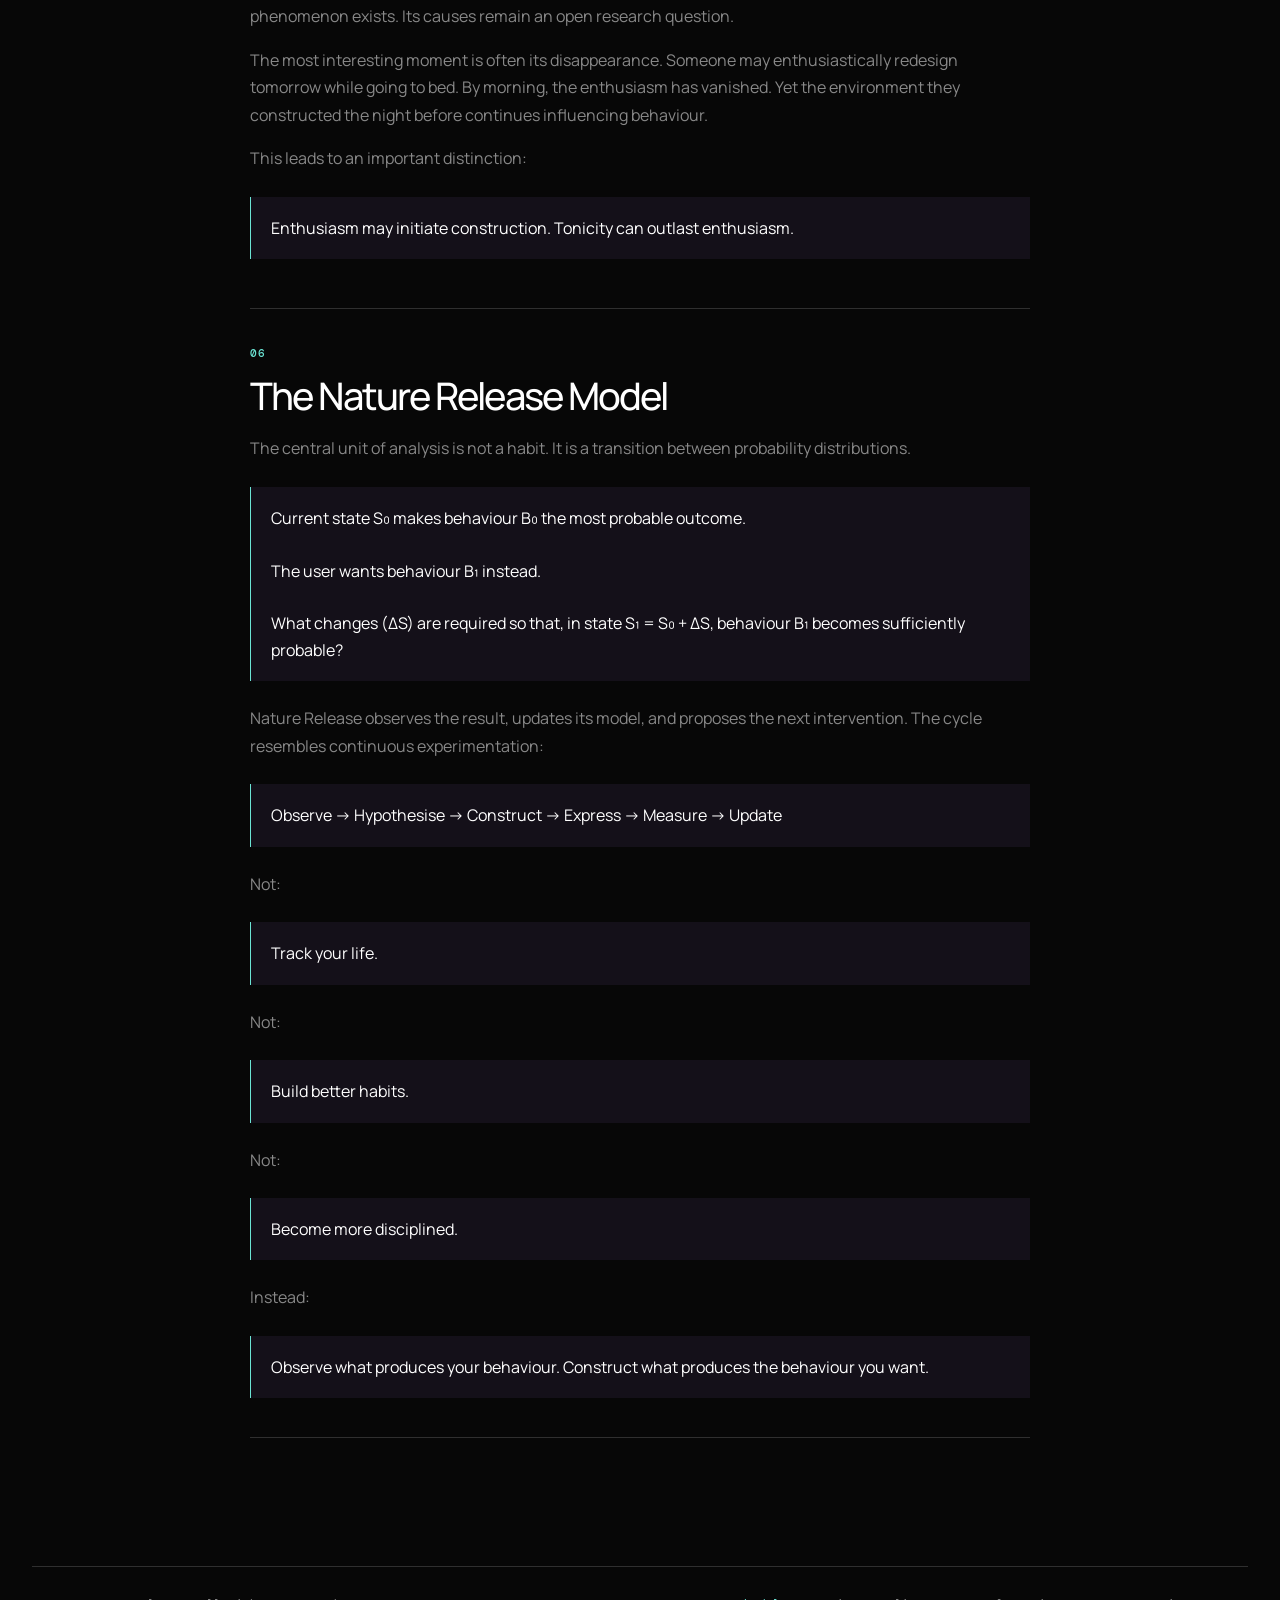
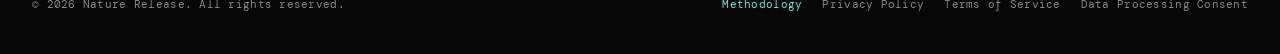
==== commit 766de1dd: "Refine landing locale and document navigation" ====
--- a/methodology/index.html
+++ b/methodology/index.html
@@ -300,9 +300,9 @@
       document.getElementById('footerTerms').textContent = text.terms;
       document.getElementById('footerConsent').textContent = text.consent;
       localStorage.setItem('methodology-language', language);
+      NatureReleaseDocuments.initialiseToc(document.querySelector('.lang-content:not([hidden])'));
     }
 
-    NatureReleaseDocuments.initialiseAccordions();
     const savedLanguage = localStorage.getItem('methodology-language');
     setLanguage(savedLanguage === 'ru' ? 'ru' : 'en');
     languageToggle.addEventListener('click', () => setLanguage(document.documentElement.lang === 'en' ? 'ru' : 'en'));
--- a/assets/styles/documents.css
+++ b/assets/styles/documents.css
@@ -87,3 +87,22 @@
 .is-open > .document-accordion__body { max-height: 8000px; padding: 0 0 30px 80px; opacity: 1; }
 .document-accordion__body .l-section-body, .document-accordion__body > p, .document-accordion__body .statements, .document-accordion__body blockquote { max-width: 780px; }
 @media (max-width: 640px) { .l-section, .section { padding: 0; } .document-accordion__toggle { grid-template-columns: 46px minmax(0, 1fr) 24px; gap: 10px; padding: 20px 0; } .document-accordion__number { margin-top: 5px; } .document-accordion__title { font-size: 24px; } .is-open > .document-accordion__body { padding: 0 0 26px 56px; } }
+
+/* Reading layout: a quiet index never displaces the content column. */
+.document { display: block; position: relative; width: min(100% - 64px, 1360px); }
+.document > article { width: min(100%, 780px); margin: 0 auto; }
+.document .toc { position: fixed; top: 112px; left: max(32px, calc((100vw - 1360px) / 2)); width: 180px; }
+.toc a, .l-toc a { transition: color .28s ease; }
+.toc a.is-active, .l-toc a.is-active { color: var(--doc-paper); }
+.document .section, .l-section { padding: clamp(28px, 3vw, 42px) 0; border: 0; border-top: 1px solid var(--doc-line); background: transparent; }
+.document .section:last-child, .l-section:last-child { border-bottom: 1px solid var(--doc-line); }
+.document .section:hover, .l-section:hover { border-color: var(--doc-line); transform: none; }
+.document .section h2, .l-section-title { max-width: 760px; margin-bottom: 20px; }
+.l-main { position: relative; width: min(100% - 64px, 1200px); }
+.l-document-content { width: min(100%, 780px); margin: 0 auto; }
+.l-toc { position: fixed; top: 112px; left: max(32px, calc((100vw - 1200px) / 2)); width: 180px; padding-left: 14px; border-left: 1px solid var(--doc-line); }
+.l-toc__label { margin-bottom: 18px; color: var(--doc-signal); font: 500 11px/1.2 "DM Mono", monospace; letter-spacing: .1em; text-transform: uppercase; }
+.l-toc__links { display: grid; gap: 10px; }
+.l-toc a { color: var(--doc-quiet); font-size: 12px; line-height: 1.4; text-decoration: none; }
+@media (max-width: 980px) { .document .toc, .l-toc { display: none; } }
+@media (max-width: 640px) { .l-main, .document { width: min(100% - 40px, 1360px); } .document > article, .l-document-content { width: 100%; } .document .section, .l-section { padding: 28px 0; } }
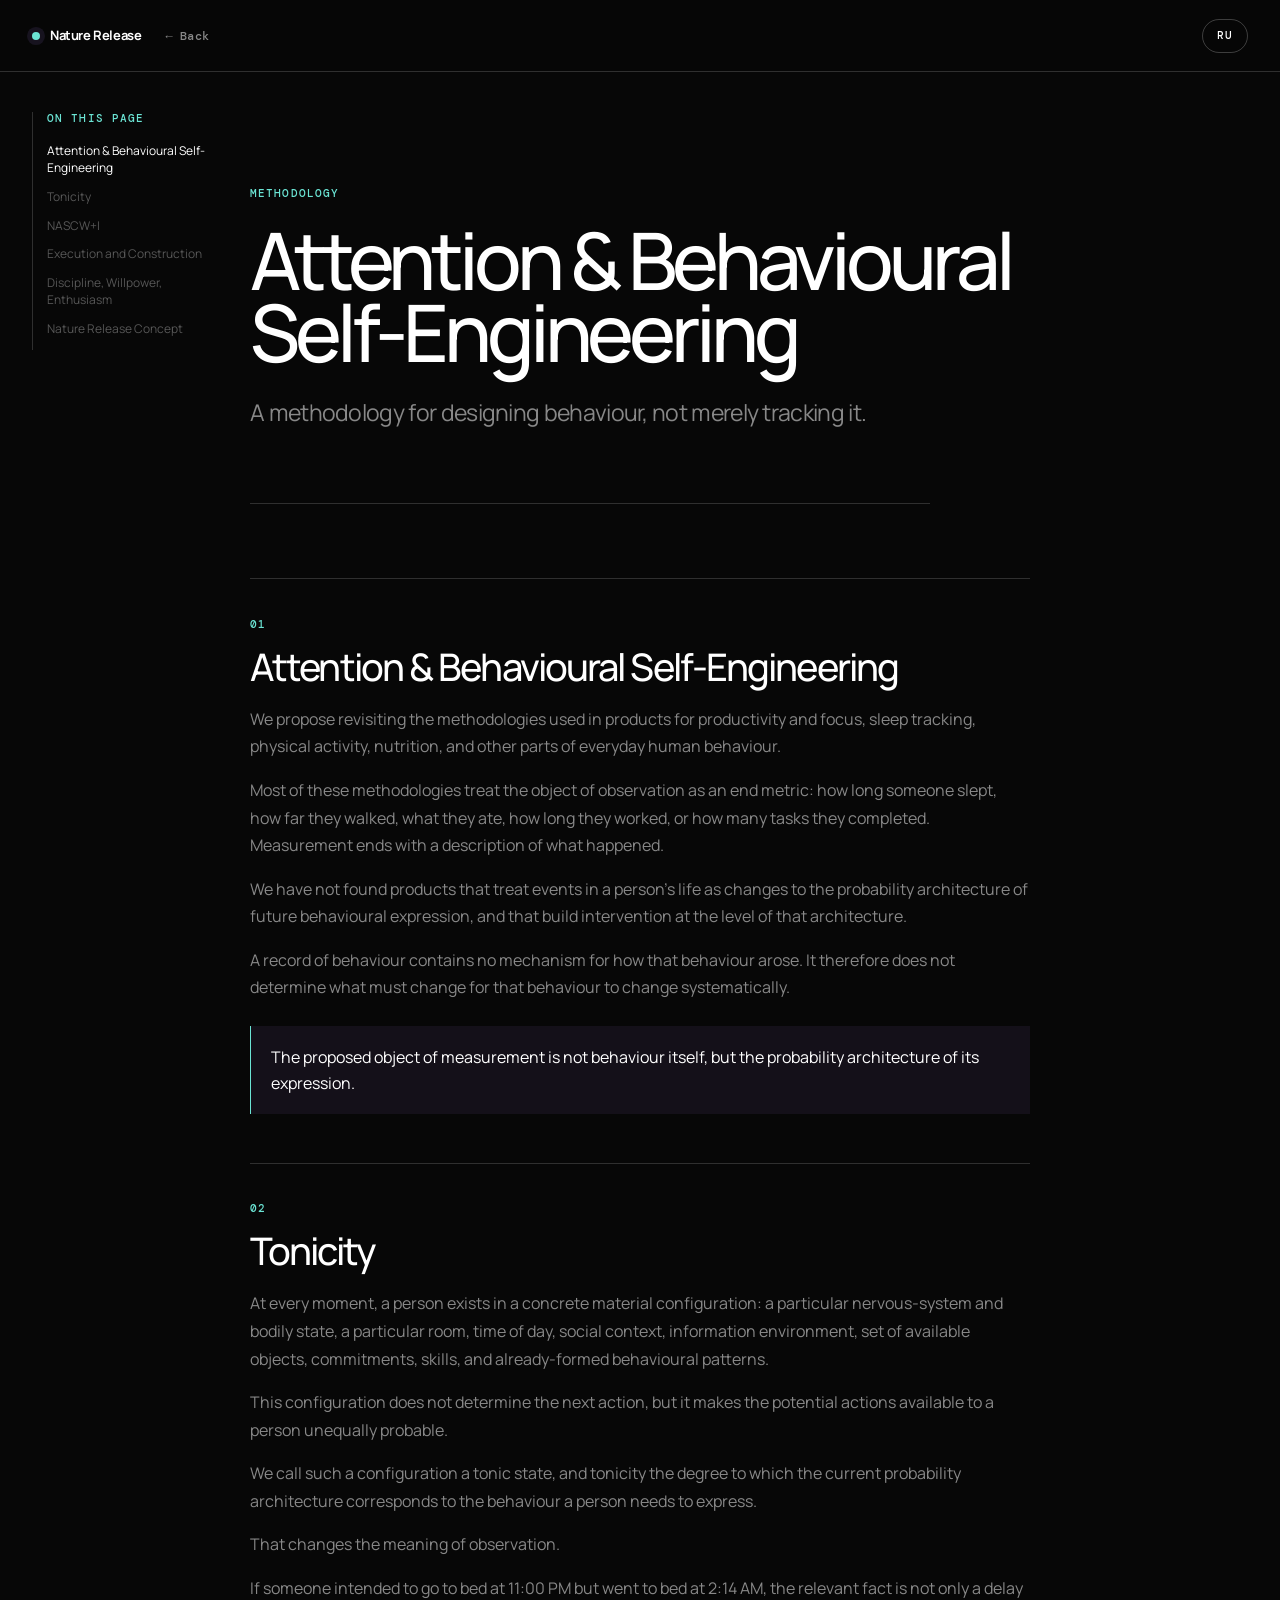
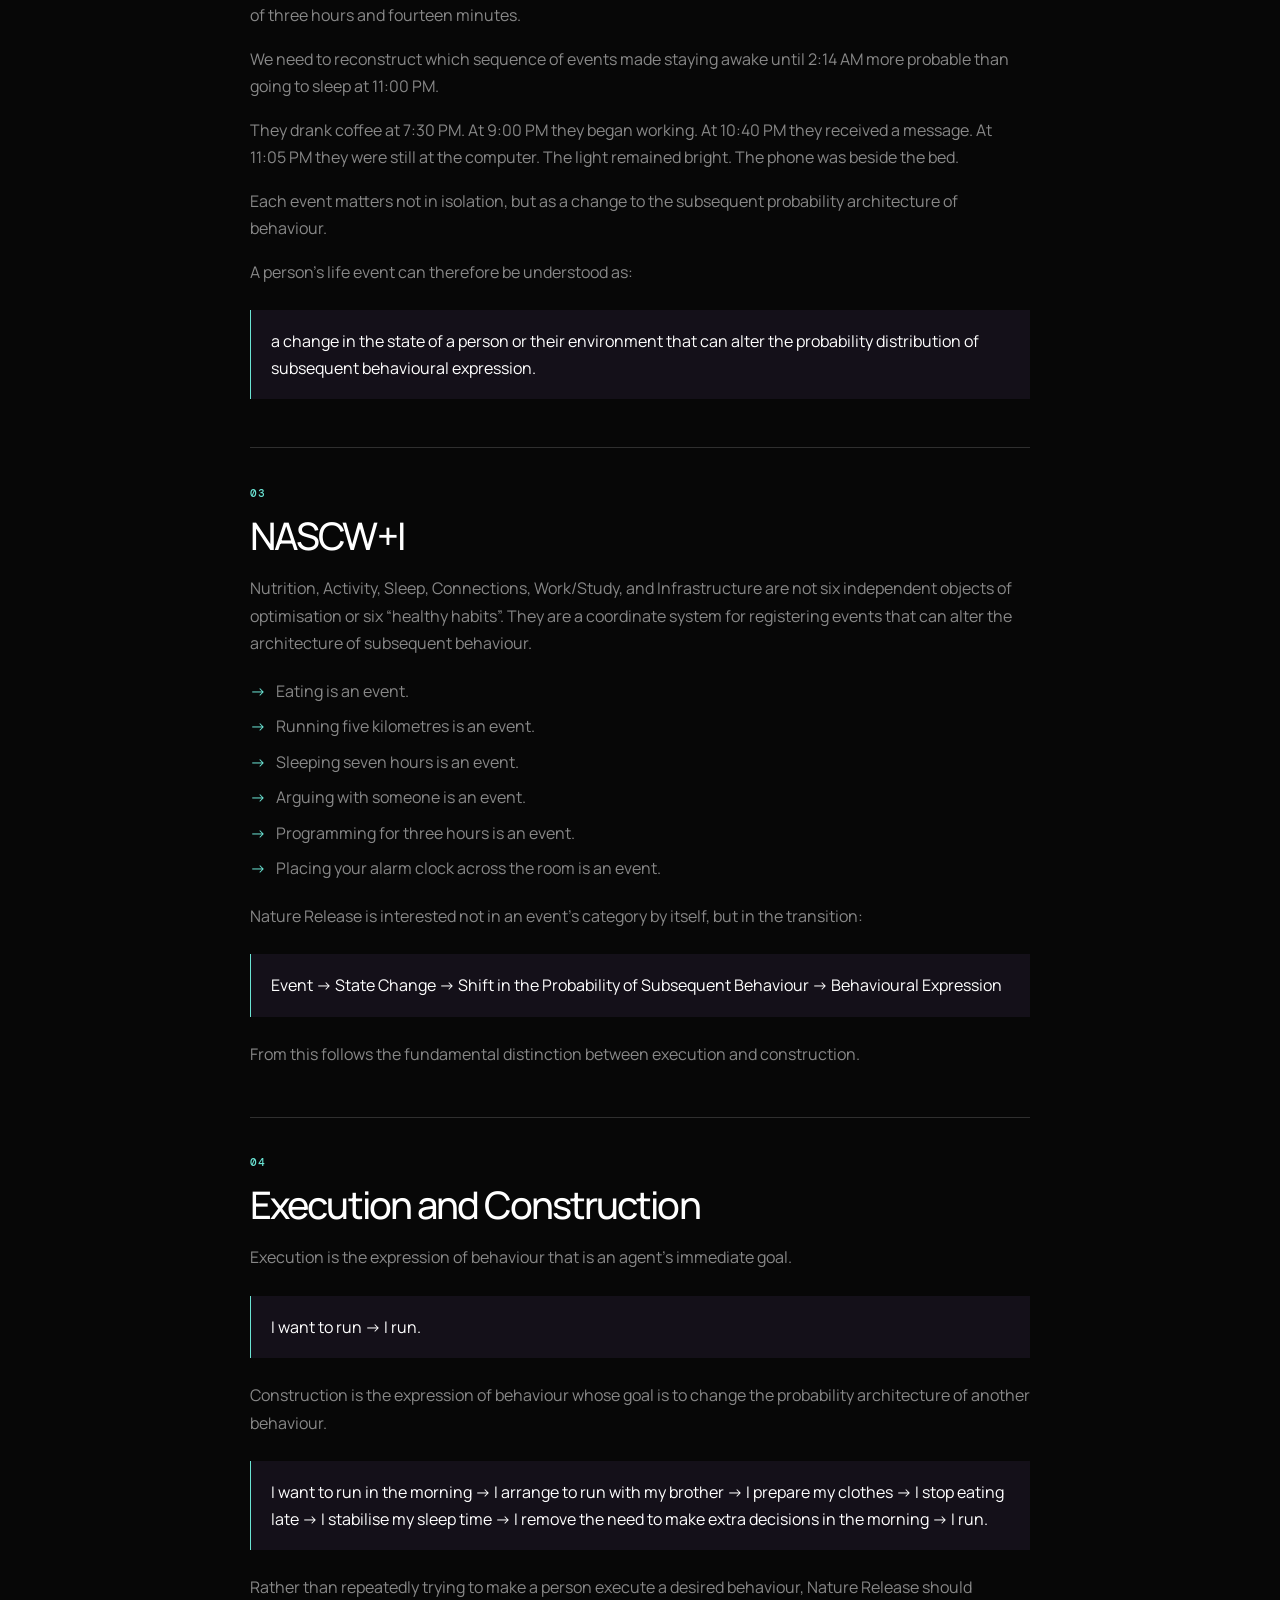
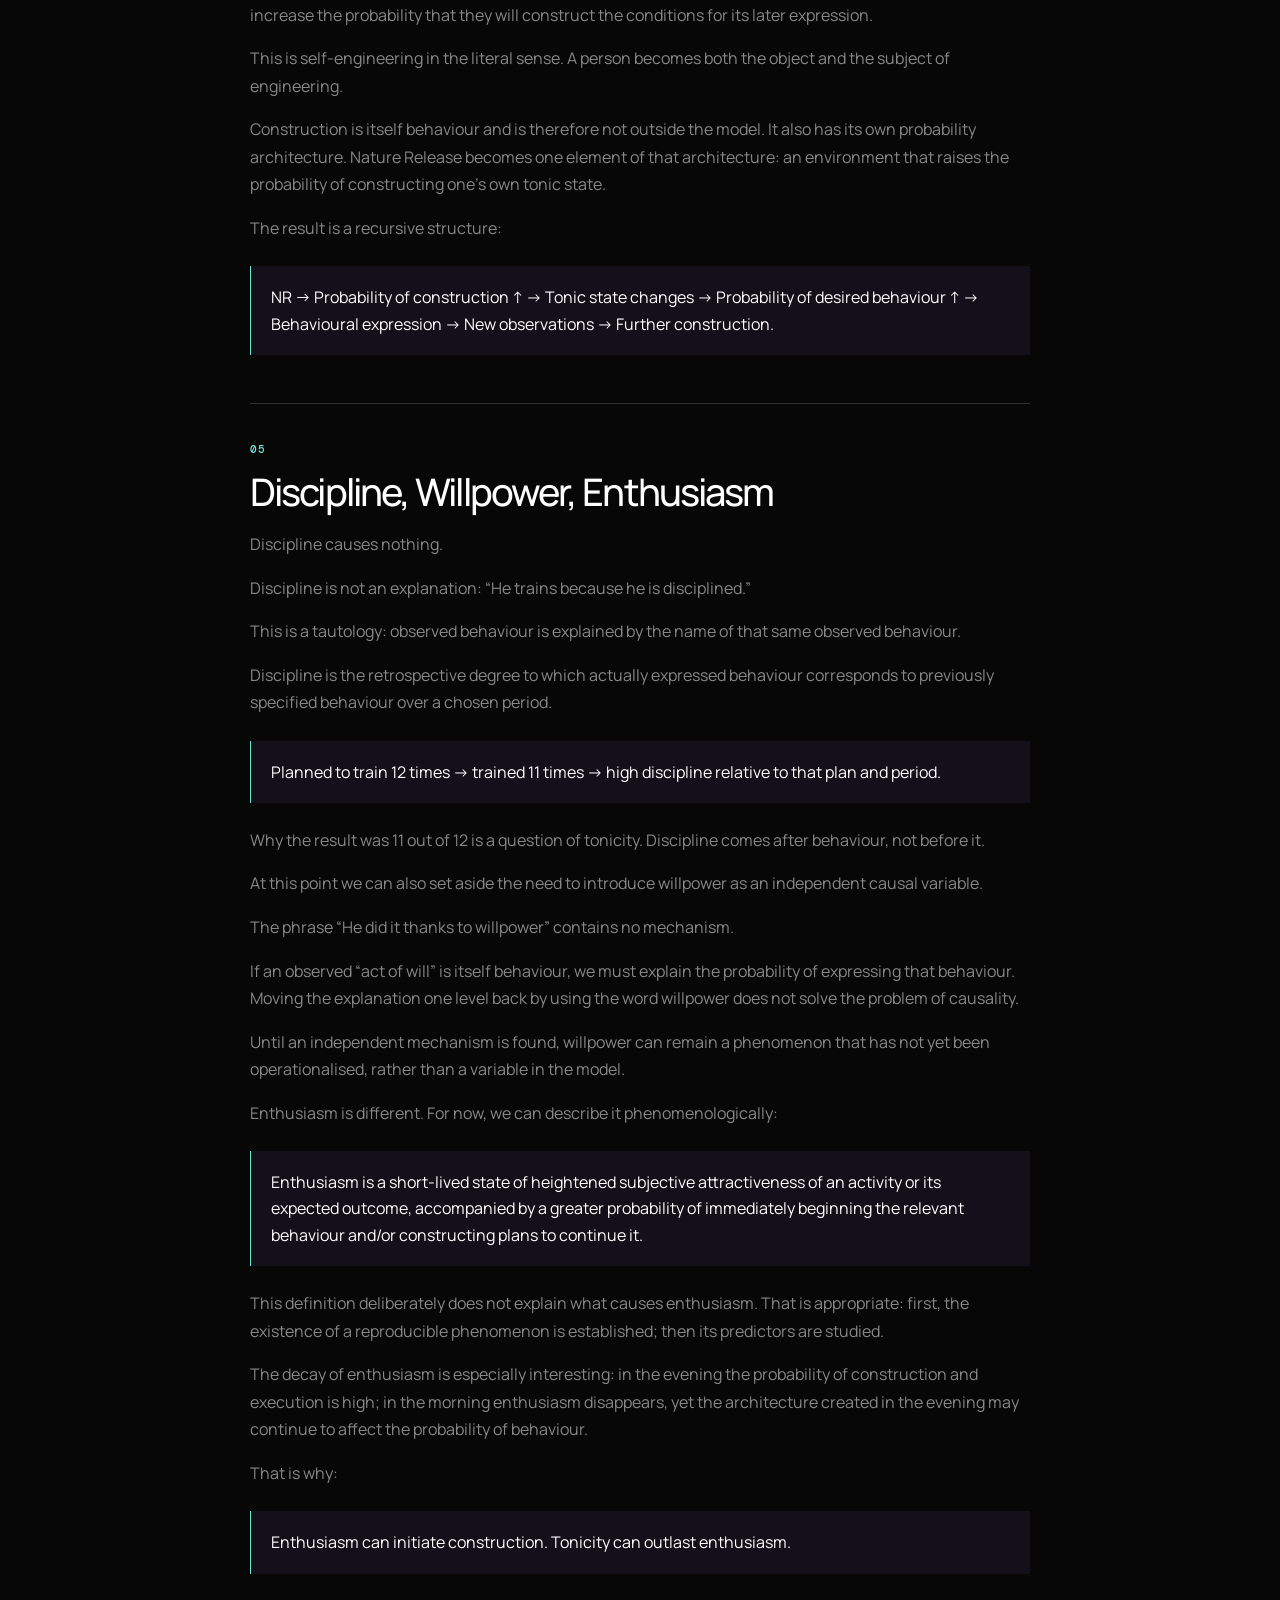
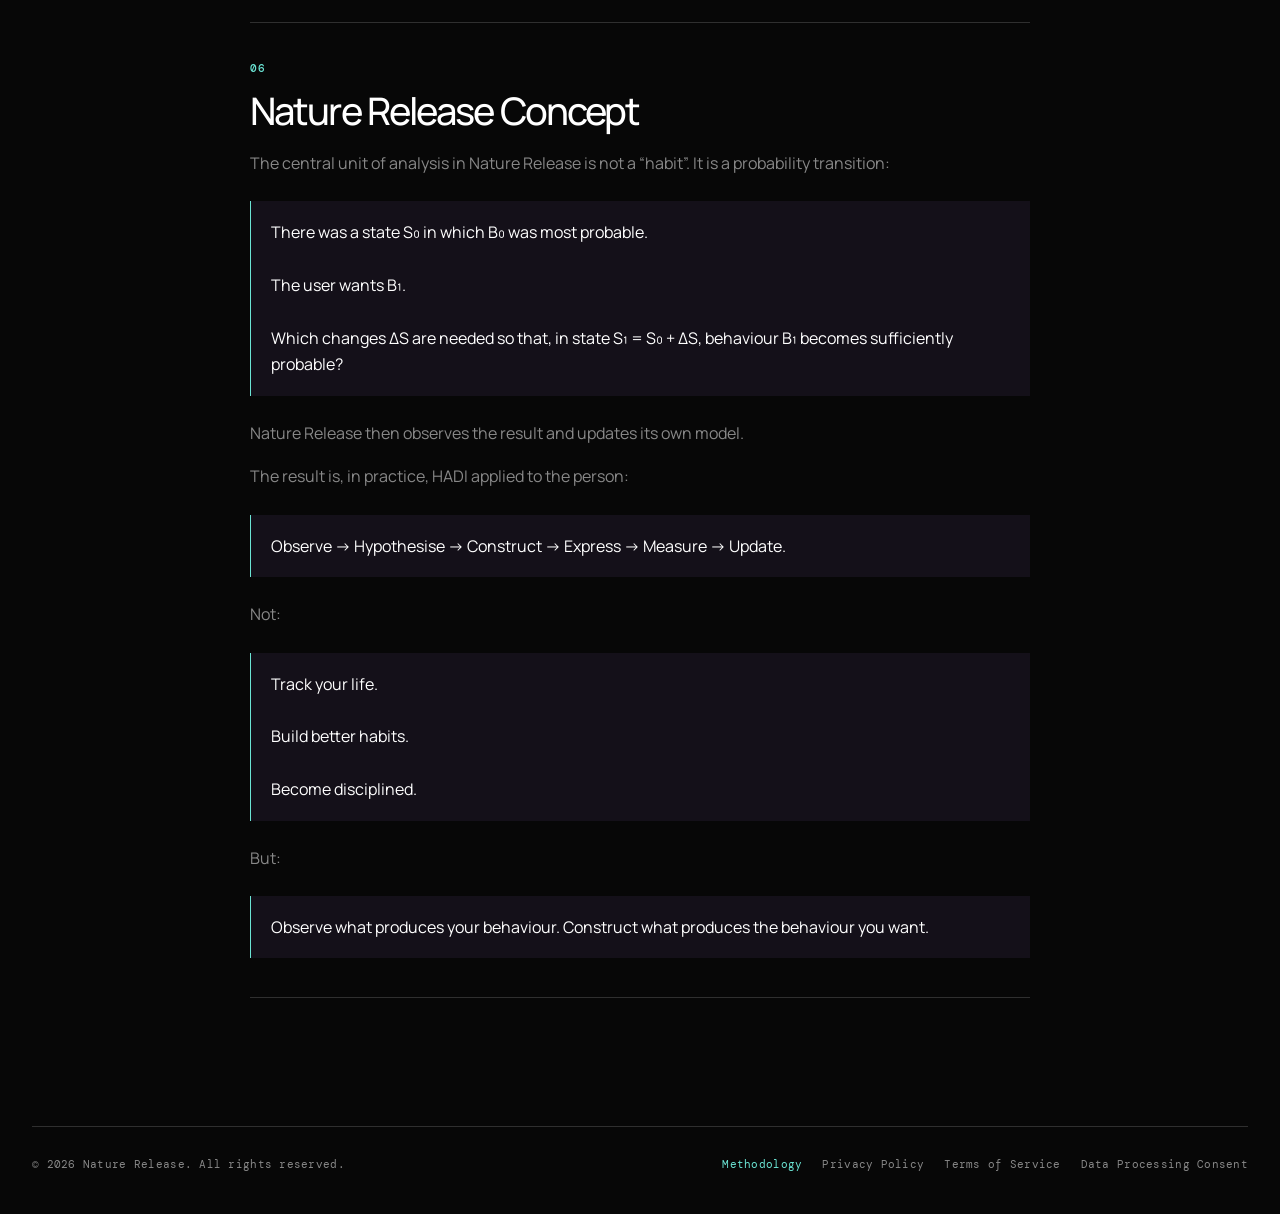
==== commit b7d46c59: "Align English methodology with Russian" ====
--- a/methodology/index.html
+++ b/methodology/index.html
@@ -66,9 +66,9 @@
       <a href="#attention">Attention &amp; Behavioural Self-Engineering</a>
       <a href="#tonicity">Tonicity</a>
       <a href="#nascwi">NASCW+I</a>
-      <a href="#execution">Execution vs Construction</a>
-      <a href="#discipline">Discipline, Willpower, and Enthusiasm</a>
-      <a href="#model">The Nature Release Model</a>
+      <a href="#execution">Execution and Construction</a>
+      <a href="#discipline">Discipline, Willpower, Enthusiasm</a>
+      <a href="#model">Nature Release Concept</a>
     </aside>
 
     <article>
@@ -80,83 +80,84 @@
         <section class="section" id="attention">
           <div class="section__number">01</div>
           <h2>Attention &amp; Behavioural Self-Engineering</h2>
-          <p>Most products for productivity, sleep, fitness, nutrition, or habit formation share the same underlying assumption. They measure what has already happened.</p>
-          <div class="statements"><div class="statement">How long did you sleep?</div><div class="statement">How many steps did you take?</div><div class="statement">What did you eat?</div><div class="statement">How many hours did you work?</div><div class="statement">How many habits did you complete?</div></div>
-          <p>These measurements describe behaviour after it has been expressed. They rarely explain why that behaviour became the most probable outcome in the first place.</p>
-          <p>Nature Release proposes a different object of observation. Instead of measuring behaviour itself, we measure the evolving architecture of probabilities from which behaviour emerges.</p>
-          <blockquote>Behaviour is not the object. The conditions that make one behaviour more likely than another are.</blockquote>
+          <p>We propose revisiting the methodologies used in products for productivity and focus, sleep tracking, physical activity, nutrition, and other parts of everyday human behaviour.</p>
+          <p>Most of these methodologies treat the object of observation as an end metric: how long someone slept, how far they walked, what they ate, how long they worked, or how many tasks they completed. Measurement ends with a description of what happened.</p>
+          <p>We have not found products that treat events in a person’s life as changes to the probability architecture of future behavioural expression, and that build intervention at the level of that architecture.</p>
+          <p>A record of behaviour contains no mechanism for how that behaviour arose. It therefore does not determine what must change for that behaviour to change systematically.</p>
+          <blockquote>The proposed object of measurement is not behaviour itself, but the probability architecture of its expression.</blockquote>
         </section>
 
         <section class="section" id="tonicity">
           <div class="section__number">02</div>
           <h2>Tonicity</h2>
-          <p>At every moment, a person exists within a specific physical and cognitive configuration.</p>
-          <div class="statements"><div class="statement">Their nervous system.</div><div class="statement">Their physiological state.</div><div class="statement">The time of day.</div><div class="statement">The surrounding environment.</div><div class="statement">The people nearby.</div><div class="statement">Available tools.</div><div class="statement">Existing commitments.</div><div class="statement">Previously learned behavioural patterns.</div></div>
-          <p>None of these variables determines the next action. Together, however, they shape the probability distribution of all possible actions.</p>
-          <p>We refer to this configuration as a tonic state. Tonicity describes how well that state aligns with the behaviour the person wants to express.</p>
-          <p>This changes the purpose of observation. Suppose someone planned to go to bed at 11:00 PM but actually fell asleep at 2:14 AM. The interesting fact is not the delay of three hours.</p>
-          <p>The real question is: What sequence of events made staying awake more probable than going to sleep?</p>
-          <div class="statements"><div class="statement">Coffee at 7:30 PM.</div><div class="statement">Work beginning at 9:00 PM.</div><div class="statement">A message arriving at 10:40 PM.</div><div class="statement">Bright lighting.</div><div class="statement">The laptop still open.</div><div class="statement">The phone beside the bed.</div></div>
-          <p>None of these events matters in isolation. Each matters because it changed the probability of what happened next.</p>
-          <blockquote>Any change in a person or their environment that alters the probability distribution of future behaviour.</blockquote>
+          <p>At every moment, a person exists in a concrete material configuration: a particular nervous-system and bodily state, a particular room, time of day, social context, information environment, set of available objects, commitments, skills, and already-formed behavioural patterns.</p>
+          <p>This configuration does not determine the next action, but it makes the potential actions available to a person unequally probable.</p>
+          <p>We call such a configuration a tonic state, and tonicity the degree to which the current probability architecture corresponds to the behaviour a person needs to express.</p>
+          <p>That changes the meaning of observation.</p>
+          <p>If someone intended to go to bed at 11:00 PM but went to bed at 2:14 AM, the relevant fact is not only a delay of three hours and fourteen minutes.</p>
+          <p>We need to reconstruct which sequence of events made staying awake until 2:14 AM more probable than going to sleep at 11:00 PM.</p>
+          <p>They drank coffee at 7:30 PM. At 9:00 PM they began working. At 10:40 PM they received a message. At 11:05 PM they were still at the computer. The light remained bright. The phone was beside the bed.</p>
+          <p>Each event matters not in isolation, but as a change to the subsequent probability architecture of behaviour.</p>
+          <p>A person’s life event can therefore be understood as:</p>
+          <blockquote>a change in the state of a person or their environment that can alter the probability distribution of subsequent behavioural expression.</blockquote>
         </section>
 
         <section class="section" id="nascwi">
           <div class="section__number">03</div>
           <h2>NASCW+I</h2>
-          <p>Nutrition, Activity, Sleep, Connections, Work/Study, and Infrastructure are not six independent areas of optimisation. They are six coordinate systems for registering events that may reshape future behaviour.</p>
+          <p>Nutrition, Activity, Sleep, Connections, Work/Study, and Infrastructure are not six independent objects of optimisation or six “healthy habits”. They are a coordinate system for registering events that can alter the architecture of subsequent behaviour.</p>
           <div class="statements"><div class="statement">Eating is an event.</div><div class="statement">Running five kilometres is an event.</div><div class="statement">Sleeping seven hours is an event.</div><div class="statement">Arguing with someone is an event.</div><div class="statement">Programming for three hours is an event.</div><div class="statement">Placing your alarm clock across the room is an event.</div></div>
-          <p>Nature Release is interested not in the category itself, but in the transition:</p>
-          <blockquote>Event → State Change → Behaviour Probability Shift → Behaviour Expression</blockquote>
+          <p>Nature Release is interested not in an event’s category by itself, but in the transition:</p>
+          <blockquote>Event → State Change → Shift in the Probability of Subsequent Behaviour → Behavioural Expression</blockquote>
+          <p>From this follows the fundamental distinction between execution and construction.</p>
         </section>
 
         <section class="section" id="execution">
           <div class="section__number">04</div>
-          <h2>Execution vs Construction</h2>
-          <p>This distinction follows naturally. Execution is expressing the behaviour you ultimately want.</p>
-          <blockquote>I want to run. → I run.</blockquote>
-          <p>Construction is expressing behaviour whose purpose is to increase the probability of another behaviour.</p>
-          <blockquote>I want to run tomorrow morning. → I arrange to run with a friend. → I prepare my clothes the night before. → I stop eating late. → I stabilise my sleep schedule. → I remove unnecessary morning decisions. → I run.</blockquote>
-          <p>Traditional productivity systems focus on execution. Nature Release focuses on increasing the probability that people will construct the conditions from which execution naturally follows.</p>
-          <p>This is self-engineering in the literal sense. A person becomes both the engineer and the system being engineered.</p>
-          <p>Construction itself is also behaviour. Therefore, it has its own probability architecture. Nature Release becomes part of that architecture by increasing the probability that users will continue engineering their own tonic state.</p>
-          <p>The resulting process is recursive:</p>
-          <blockquote>Nature Release → Construction becomes more probable → Tonic state changes → Desired behaviour becomes more probable → Behaviour is expressed → New observations → Better construction.</blockquote>
+          <h2>Execution and Construction</h2>
+          <p>Execution is the expression of behaviour that is an agent’s immediate goal.</p>
+          <blockquote>I want to run → I run.</blockquote>
+          <p>Construction is the expression of behaviour whose goal is to change the probability architecture of another behaviour.</p>
+          <blockquote>I want to run in the morning → I arrange to run with my brother → I prepare my clothes → I stop eating late → I stabilise my sleep time → I remove the need to make extra decisions in the morning → I run.</blockquote>
+          <p>Rather than repeatedly trying to make a person execute a desired behaviour, Nature Release should increase the probability that they will construct the conditions for its later expression.</p>
+          <p>This is self-engineering in the literal sense. A person becomes both the object and the subject of engineering.</p>
+          <p>Construction is itself behaviour and is therefore not outside the model. It also has its own probability architecture. Nature Release becomes one element of that architecture: an environment that raises the probability of constructing one’s own tonic state.</p>
+          <p>The result is a recursive structure:</p>
+          <blockquote>NR → Probability of construction ↑ → Tonic state changes → Probability of desired behaviour ↑ → Behavioural expression → New observations → Further construction.</blockquote>
         </section>
 
         <section class="section" id="discipline">
           <div class="section__number">05</div>
-          <h2>Discipline, Willpower, and Enthusiasm</h2>
-          <p>Discipline does not cause behaviour. Saying,</p>
-          <blockquote>“He trains because he is disciplined.”</blockquote>
-          <p>simply renames the behaviour instead of explaining it. In this framework, discipline is retrospective. It describes how closely actual behaviour matched intended behaviour over a defined period.</p>
-          <div class="statements"><div class="statement">Planned twelve workouts.</div><div class="statement">Completed eleven.</div></div>
-          <p>That represents high discipline relative to that plan. Why eleven happened instead of eight—or twelve—is a question of tonicity. Discipline comes after behaviour, not before it.</p>
-          <p>The same reasoning applies to willpower. Saying,</p>
-          <blockquote>“She succeeded because of willpower.”</blockquote>
-          <p>does not specify a mechanism. If an act of will is itself behaviour, then its own probability also requires explanation. Until an independent causal mechanism is identified, willpower remains a useful description of experience rather than an explanatory variable.</p>
-          <p>Enthusiasm, however, appears different. We define it phenomenologically as:</p>
-          <blockquote>A temporary state in which an activity or its expected outcome becomes unusually attractive, increasing the probability of immediately beginning that activity or constructing plans to continue it.</blockquote>
-          <p>This definition intentionally does not explain why enthusiasm arises. It simply recognises that the phenomenon exists. Its causes remain an open research question.</p>
-          <p>The most interesting moment is often its disappearance. Someone may enthusiastically redesign tomorrow while going to bed. By morning, the enthusiasm has vanished. Yet the environment they constructed the night before continues influencing behaviour.</p>
-          <p>This leads to an important distinction:</p>
-          <blockquote>Enthusiasm may initiate construction. Tonicity can outlast enthusiasm.</blockquote>
+          <h2>Discipline, Willpower, Enthusiasm</h2>
+          <p>Discipline causes nothing.</p>
+          <p>Discipline is not an explanation: “He trains because he is disciplined.”</p>
+          <p>This is a tautology: observed behaviour is explained by the name of that same observed behaviour.</p>
+          <p>Discipline is the retrospective degree to which actually expressed behaviour corresponds to previously specified behaviour over a chosen period.</p>
+          <blockquote>Planned to train 12 times → trained 11 times → high discipline relative to that plan and period.</blockquote>
+          <p>Why the result was 11 out of 12 is a question of tonicity. Discipline comes after behaviour, not before it.</p>
+          <p>At this point we can also set aside the need to introduce willpower as an independent causal variable.</p>
+          <p>The phrase “He did it thanks to willpower” contains no mechanism.</p>
+          <p>If an observed “act of will” is itself behaviour, we must explain the probability of expressing that behaviour. Moving the explanation one level back by using the word willpower does not solve the problem of causality.</p>
+          <p>Until an independent mechanism is found, willpower can remain a phenomenon that has not yet been operationalised, rather than a variable in the model.</p>
+          <p>Enthusiasm is different. For now, we can describe it phenomenologically:</p>
+          <blockquote>Enthusiasm is a short-lived state of heightened subjective attractiveness of an activity or its expected outcome, accompanied by a greater probability of immediately beginning the relevant behaviour and/or constructing plans to continue it.</blockquote>
+          <p>This definition deliberately does not explain what causes enthusiasm. That is appropriate: first, the existence of a reproducible phenomenon is established; then its predictors are studied.</p>
+          <p>The decay of enthusiasm is especially interesting: in the evening the probability of construction and execution is high; in the morning enthusiasm disappears, yet the architecture created in the evening may continue to affect the probability of behaviour.</p>
+          <p>That is why:</p>
+          <blockquote>Enthusiasm can initiate construction. Tonicity can outlast enthusiasm.</blockquote>
         </section>
 
         <section class="section" id="model">
           <div class="section__number">06</div>
-          <h2>The Nature Release Model</h2>
-          <p>The central unit of analysis is not a habit. It is a transition between probability distributions.</p>
-          <blockquote>Current state S₀ makes behaviour B₀ the most probable outcome.<br><br>The user wants behaviour B₁ instead.<br><br>What changes (ΔS) are required so that, in state S₁ = S₀ + ΔS, behaviour B₁ becomes sufficiently probable?</blockquote>
-          <p>Nature Release observes the result, updates its model, and proposes the next intervention. The cycle resembles continuous experimentation:</p>
-          <blockquote>Observe → Hypothesise → Construct → Express → Measure → Update</blockquote>
+          <h2>Nature Release Concept</h2>
+          <p>The central unit of analysis in Nature Release is not a “habit”. It is a probability transition:</p>
+          <blockquote>There was a state S₀ in which B₀ was most probable.<br><br>The user wants B₁.<br><br>Which changes ΔS are needed so that, in state S₁ = S₀ + ΔS, behaviour B₁ becomes sufficiently probable?</blockquote>
+          <p>Nature Release then observes the result and updates its own model.</p>
+          <p>The result is, in practice, HADI applied to the person:</p>
+          <blockquote>Observe → Hypothesise → Construct → Express → Measure → Update.</blockquote>
           <p>Not:</p>
-          <blockquote>Track your life.</blockquote>
-          <p>Not:</p>
-          <blockquote>Build better habits.</blockquote>
-          <p>Not:</p>
-          <blockquote>Become more disciplined.</blockquote>
-          <p>Instead:</p>
+          <blockquote>Track your life.<br><br>Build better habits.<br><br>Become disciplined.</blockquote>
+          <p>But:</p>
           <blockquote>Observe what produces your behaviour. Construct what produces the behaviour you want.</blockquote>
         </section>
       </div>
--- a/assets/styles/documents.css
+++ b/assets/styles/documents.css
@@ -106,3 +106,8 @@
 .l-toc a { color: var(--doc-quiet); font-size: 12px; line-height: 1.4; text-decoration: none; }
 @media (max-width: 980px) { .document .toc, .l-toc { display: none; } }
 @media (max-width: 640px) { .l-main, .document { width: min(100% - 40px, 1360px); } .document > article, .l-document-content { width: 100%; } .document .section, .l-section { padding: 28px 0; } }
+
+/* Keep the reading column mathematically centred; the index lives independently on the left. */
+.document > article, .l-document-content { width: min(780px, 100%); margin-right: auto; margin-left: auto; }
+.toc a, .l-toc a { display: block; color: var(--doc-quiet); opacity: .62; transition: color .32s ease, opacity .32s ease; }
+.toc a.is-active, .l-toc a.is-active { color: var(--doc-paper); opacity: 1; }
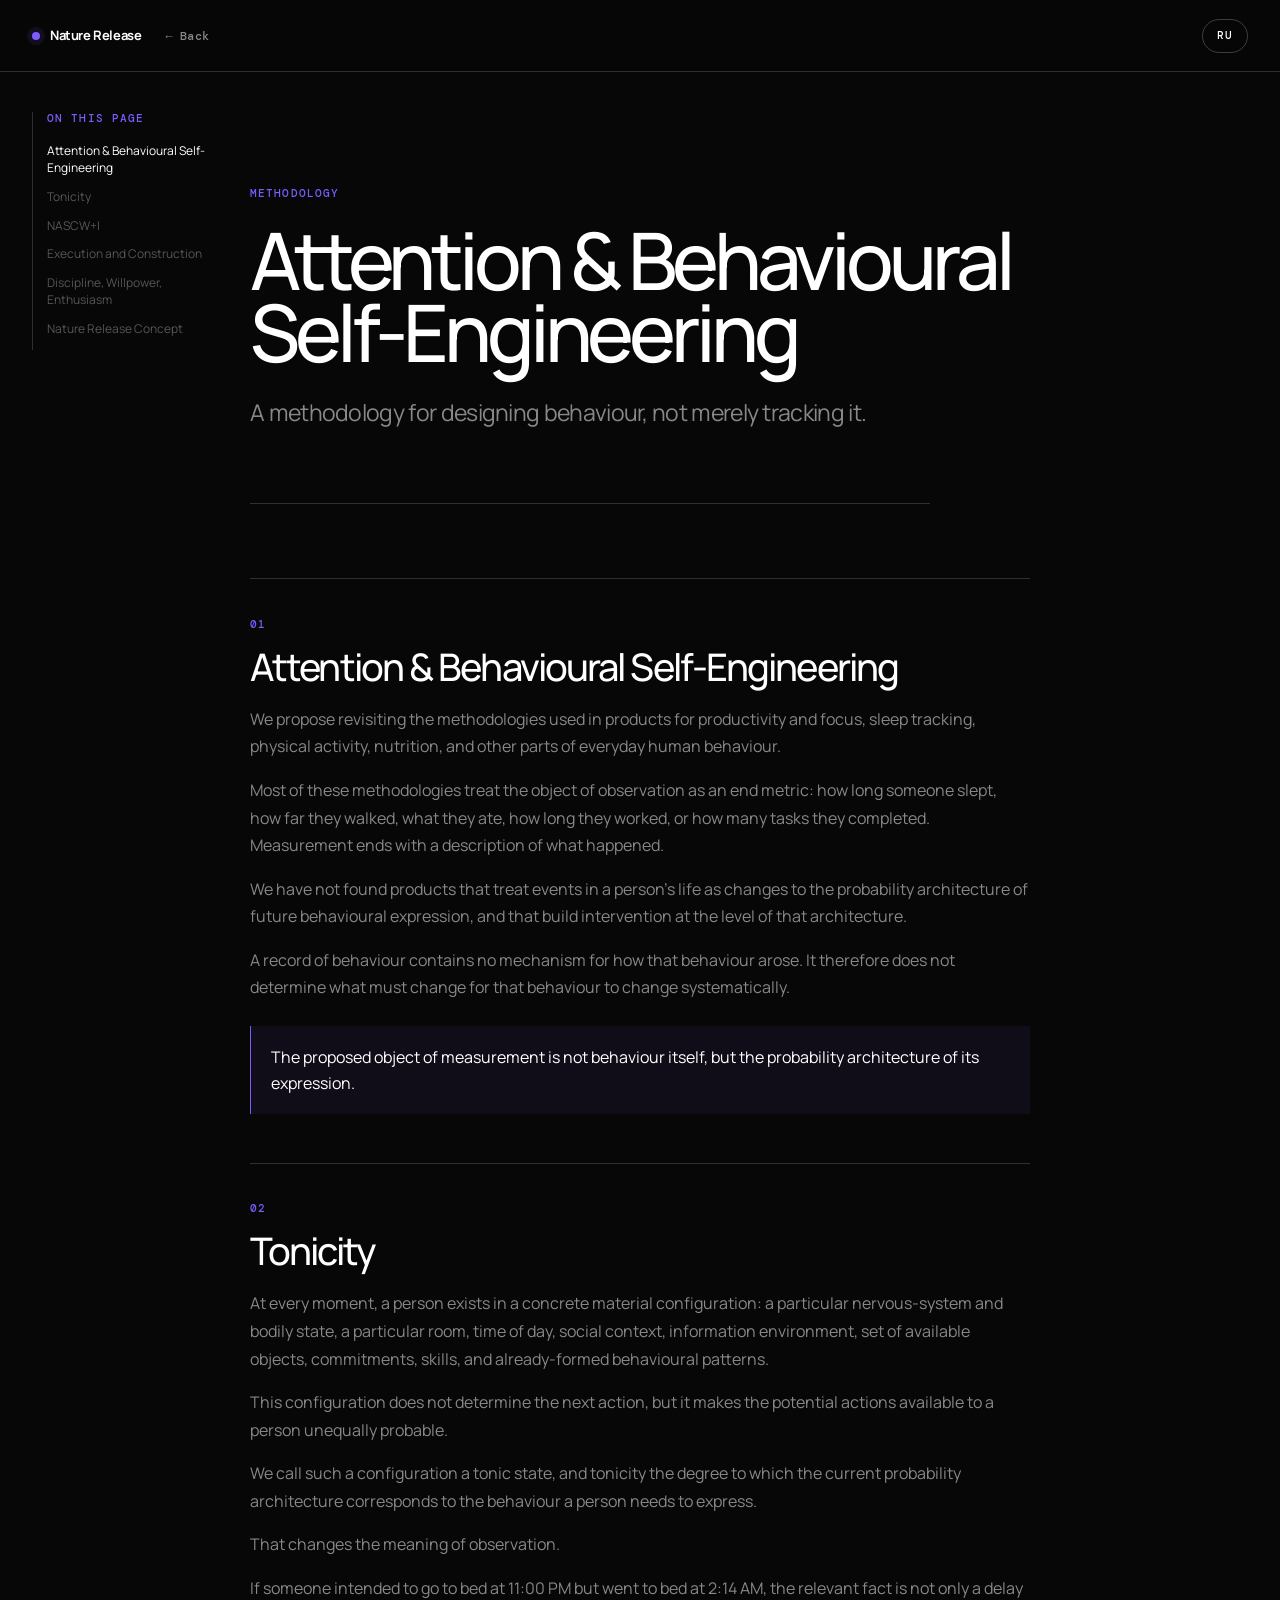
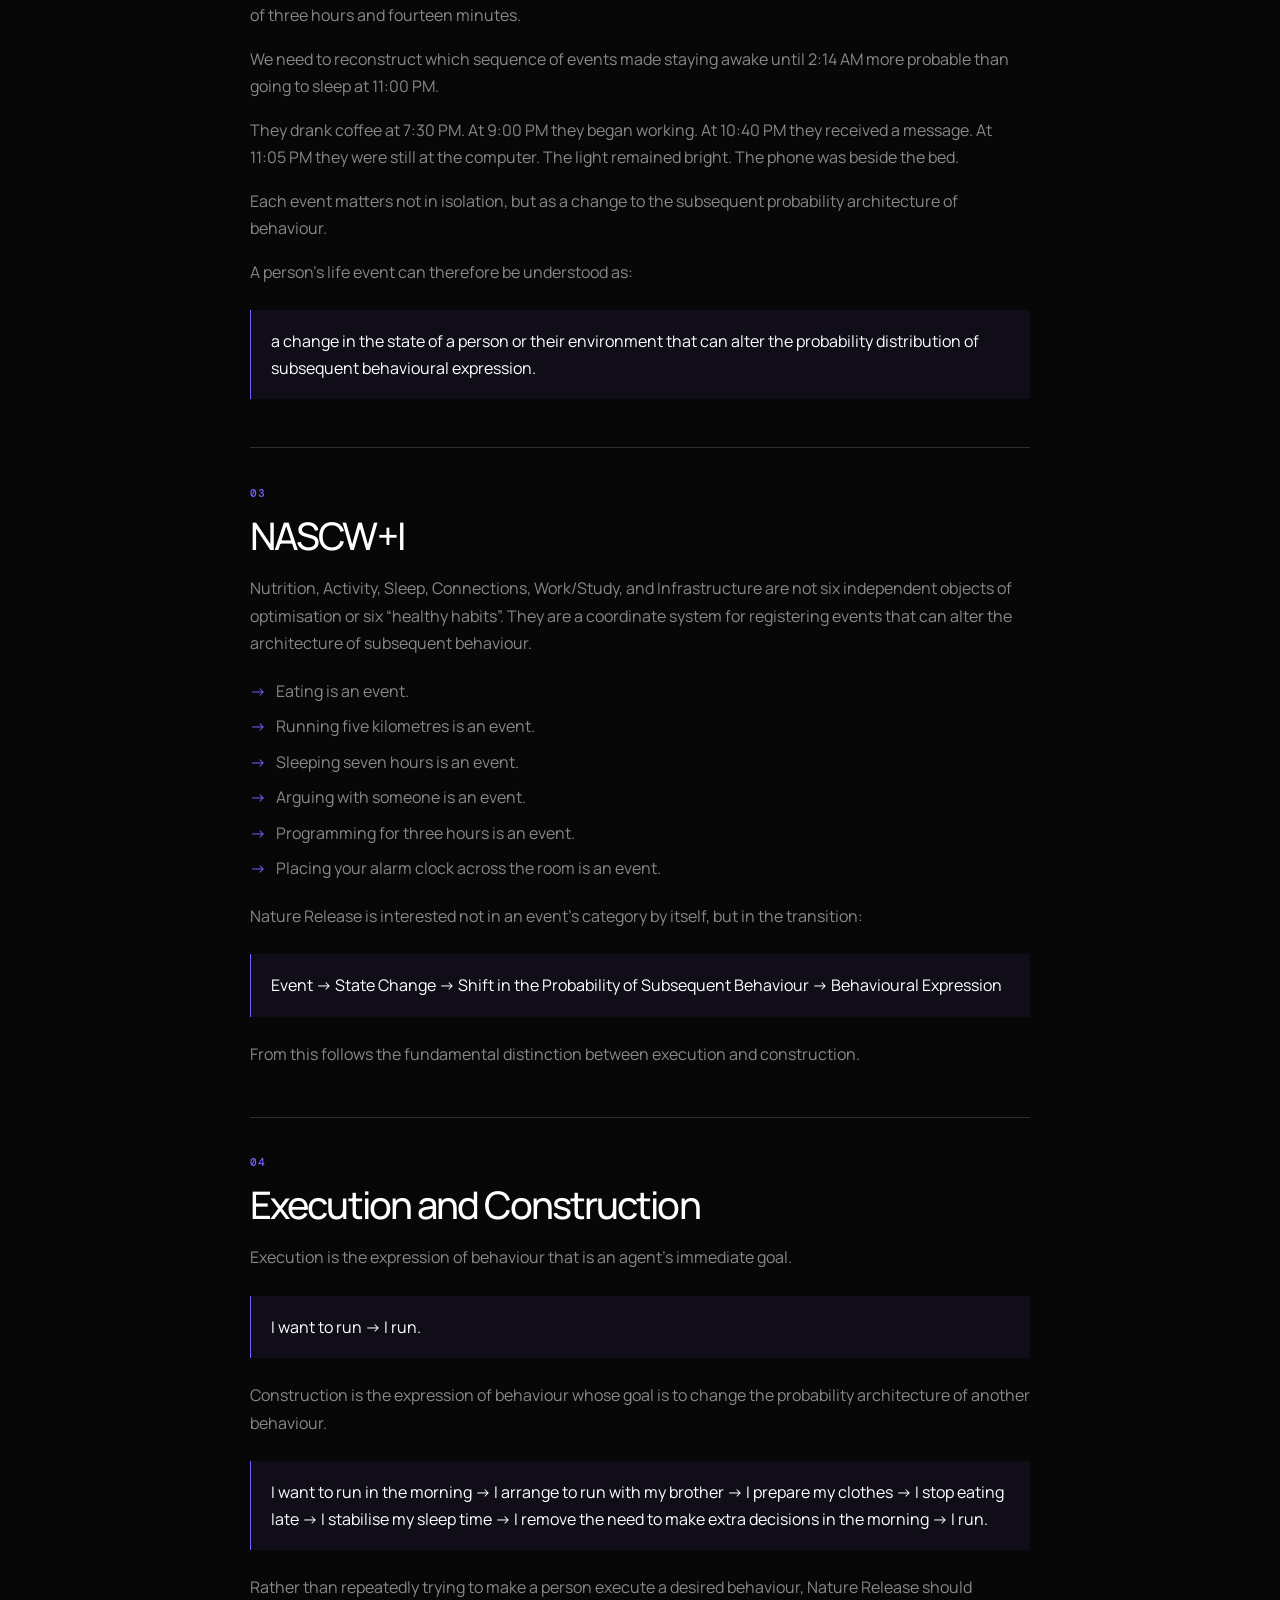
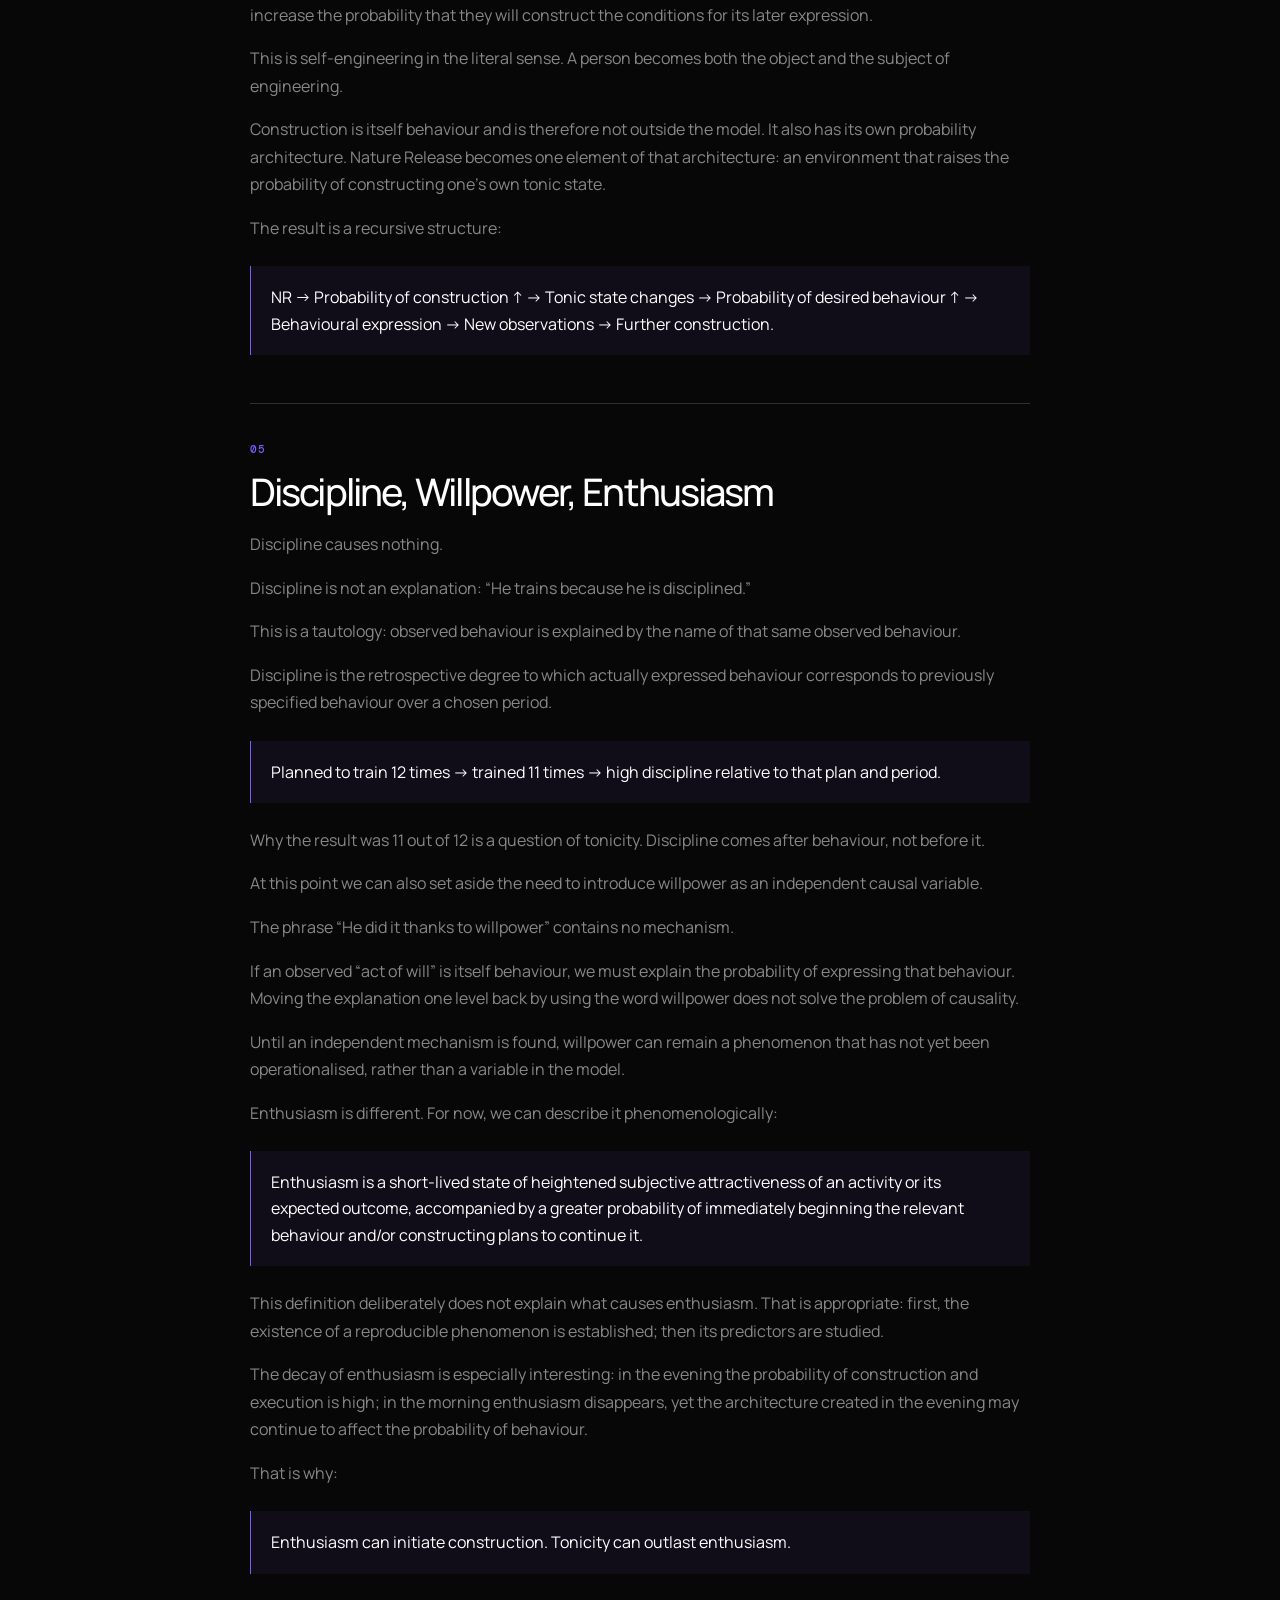
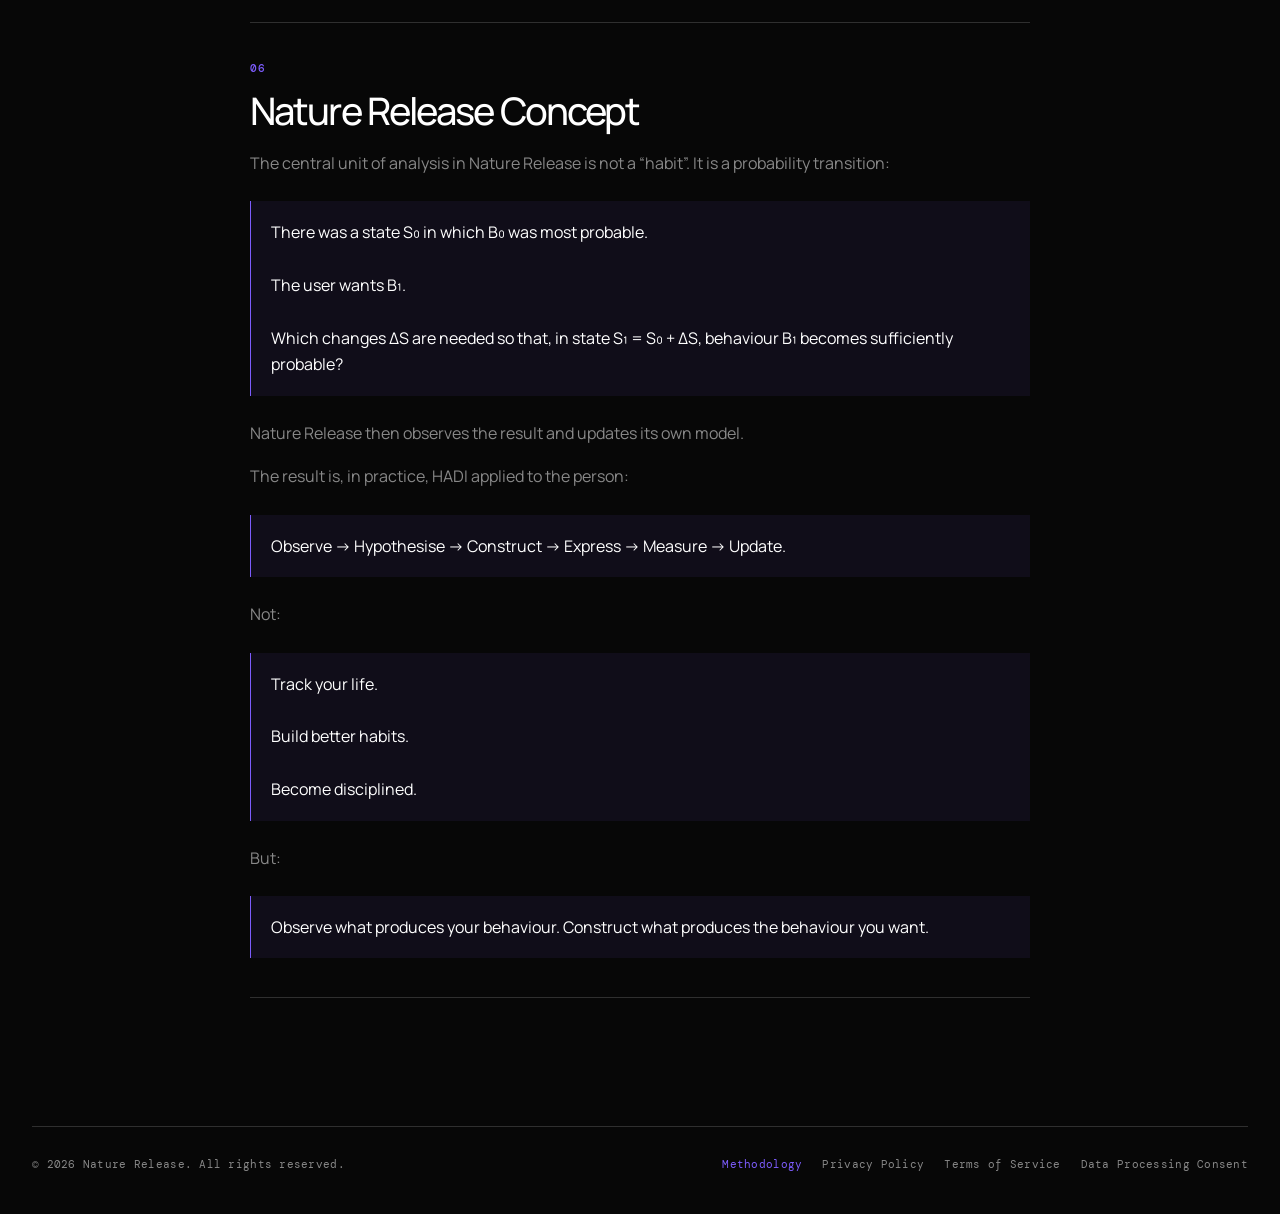
==== commit 045cfcec: "Use signal accent across site pages" ====
--- a/methodology/index.html
+++ b/methodology/index.html
@@ -6,7 +6,7 @@
   <meta name="description" content="Nature Release methodology for understanding and designing the conditions from which behaviour emerges.">
   <title>Nature Release — Methodology</title>
   <link rel="icon" type="image/png" href="../assets/images/favicon.png">
-  <link rel="stylesheet" href="../assets/styles/tokens.css">
+  <link rel="stylesheet" href="../assets/styles/tokens.css?v=signal-v2">
   <link rel="preconnect" href="https://fonts.googleapis.com">
   <link rel="preconnect" href="https://fonts.gstatic.com" crossorigin>
   <link href="https://fonts.googleapis.com/css2?family=DM+Mono:wght@400;500&family=Manrope:wght@400;500;600;700&display=swap" rel="stylesheet">
--- a/assets/styles/tokens.css
+++ b/assets/styles/tokens.css
@@ -6,6 +6,8 @@
   --dark-grey: #181818;
   --black: #070707;
   --brand: #6BE4D4;
+  --signal-value: #7C5CFC;
+  --signal: var(--signal-value);
 
   --nutrition: #B1F042;
   --activity: #FF5A1F;
@@ -81,6 +83,9 @@
   --brand-07: rgb(from var(--brand) r g b / .07);
   --brand-10: rgb(from var(--brand) r g b / .1);
   --brand-24: rgb(from var(--brand) r g b / .24);
+  --signal-07: rgb(from var(--signal) r g b / .07);
+  --signal-10: rgb(from var(--signal) r g b / .1);
+  --signal-30: rgb(from var(--signal) r g b / .3);
   --connection-18: rgb(from var(--connection) r g b / .18);
   --connection-27: rgb(from var(--connection) r g b / .27);
   --workstudy-13: rgb(from var(--workstudy) r g b / .13);
--- a/assets/styles/documents.css
+++ b/assets/styles/documents.css
@@ -1,5 +1,5 @@
 /* Shared editorial document surface for Nature Release. */
-:root { --doc-ink: var(--black); --doc-paper: var(--white); --doc-line: var(--grey); --doc-quiet: var(--light-grey); --doc-signal: var(--brand); }
+:root { --doc-ink: var(--black); --doc-paper: var(--white); --doc-line: var(--grey); --doc-quiet: var(--light-grey); --doc-signal: var(--signal); }
 *, *::before, *::after { box-sizing: border-box; }
 html { scroll-behavior: smooth; }
 body { min-width: 320px; margin: 0; overflow-x: hidden; background: var(--doc-ink); color: var(--doc-paper); font-family: Manrope, Arial, sans-serif; -webkit-font-smoothing: antialiased; }
@@ -9,11 +9,11 @@
 .header, .l-header { position: sticky; top: 0; z-index: 20; min-height: 72px; padding: 0 max(32px, calc((100vw - 1360px) / 2)); display: flex; align-items: center; justify-content: space-between; gap: 24px; border-bottom: 1px solid var(--doc-line); background: var(--black-90); backdrop-filter: blur(18px); }
 .header__left, .l-header__left { display: flex; align-items: center; gap: 24px; min-width: 0; }
 .logo, .l-logo { display: inline-flex; align-items: center; gap: 10px; color: var(--doc-paper); font: 700 13px/1 Manrope, Arial, sans-serif; letter-spacing: -.03em; text-decoration: none; white-space: nowrap; }
-.logo::before, .l-logo::before { width: 8px; height: 8px; border-radius: 50%; background: var(--doc-signal); box-shadow: 0 0 0 5px var(--sleep-10); content: ''; }
+.logo::before, .l-logo::before { width: 8px; height: 8px; border-radius: 50%; background: var(--doc-signal); box-shadow: 0 0 0 5px var(--signal-10); content: ''; }
 .back, .l-back { color: var(--doc-quiet); font: 500 12px/1 "DM Mono", monospace; letter-spacing: .02em; text-decoration: none; white-space: nowrap; transition: color .2s ease; }
 .back:hover, .l-back:hover { color: var(--doc-signal); }
 .language-toggle, .l-lang { display: inline-flex; align-items: center; justify-content: center; gap: 7px; min-width: 46px; height: 34px; padding: 0 12px; border: 1px solid var(--white-22); border-radius: 999px; background: transparent; color: var(--doc-paper); cursor: pointer; font: 500 11px/1 "DM Mono", monospace; letter-spacing: .06em; transition: border-color .2s ease, color .2s ease, background .2s ease; }
-.language-toggle:hover, .l-lang:hover { border-color: var(--doc-signal); background: var(--sleep-07); color: var(--doc-signal); }
+.language-toggle:hover, .l-lang:hover { border-color: var(--doc-signal); background: var(--signal-07); color: var(--doc-signal); }
 .l-lang svg { width: 14px; height: 14px; }
 .l-lang svg path { stroke: currentColor; }
 .l-lang-label { margin: 0; color: currentColor; font: inherit; }
@@ -36,7 +36,7 @@
 .l-section-body ul li { display: grid; grid-template-columns: 16px minmax(0, 1fr); gap: 10px; }
 .l-section-body ul li::before { margin: 0; color: var(--doc-signal); content: '→'; }
 .l-section-body strong { color: var(--doc-paper); font-weight: 600; }
-.l-section-body a { color: var(--doc-signal); border-bottom: 1px solid var(--sleep-30); text-decoration: none; }
+.l-section-body a { color: var(--doc-signal); border-bottom: 1px solid var(--signal-30); text-decoration: none; }
 .l-sub { margin-top: 24px; padding-top: 20px; border-top: 1px solid var(--white-10); }
 .l-sub-title { margin: 0 0 10px; color: var(--doc-paper); font: 500 11px/1.3 "DM Mono", monospace; letter-spacing: .08em; text-transform: uppercase; }
 .l-footer, .footer { display: flex; align-items: center; justify-content: space-between; gap: 24px; width: min(100% - 64px, 1360px); margin: 0 auto; padding: 30px 0 42px; border-top: 1px solid var(--doc-line); }
@@ -66,7 +66,7 @@
 .statements { display: grid; gap: 8px; margin: 20px 0; }
 .statement { display: grid; grid-template-columns: 16px minmax(0, 1fr); gap: 10px; }
 .statement::before { color: var(--doc-signal); content: '→'; }
-.section blockquote { margin: 24px 0; padding: 18px 20px; border-left: 1px solid var(--doc-signal); background: var(--sleep-07); color: var(--doc-paper); font-size: 16px; line-height: 1.65; }
+.section blockquote { margin: 24px 0; padding: 18px 20px; border-left: 1px solid var(--doc-signal); background: var(--signal-07); color: var(--doc-paper); font-size: 16px; line-height: 1.65; }
 .section blockquote:last-child { margin-bottom: 0; }
 
 @media (max-width: 820px) { .document { grid-template-columns: 1fr; } .toc { display: none; } }
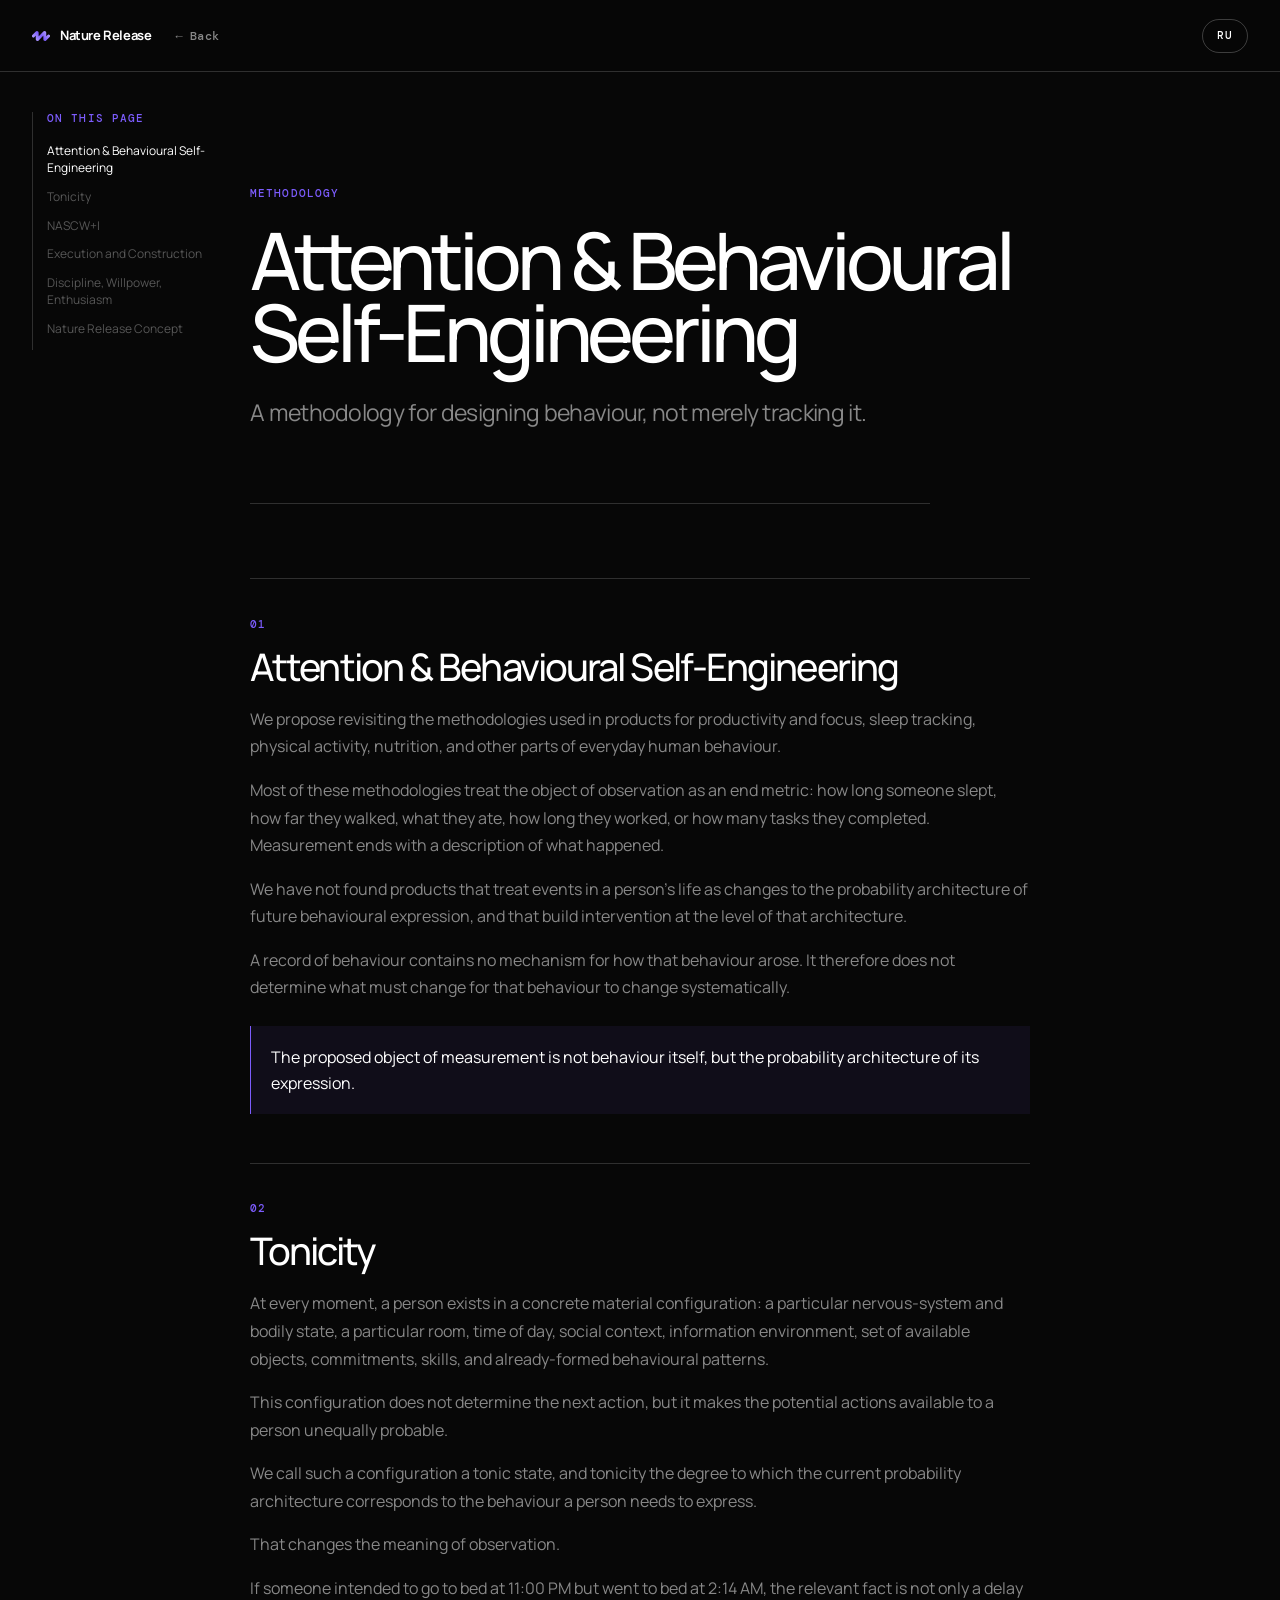
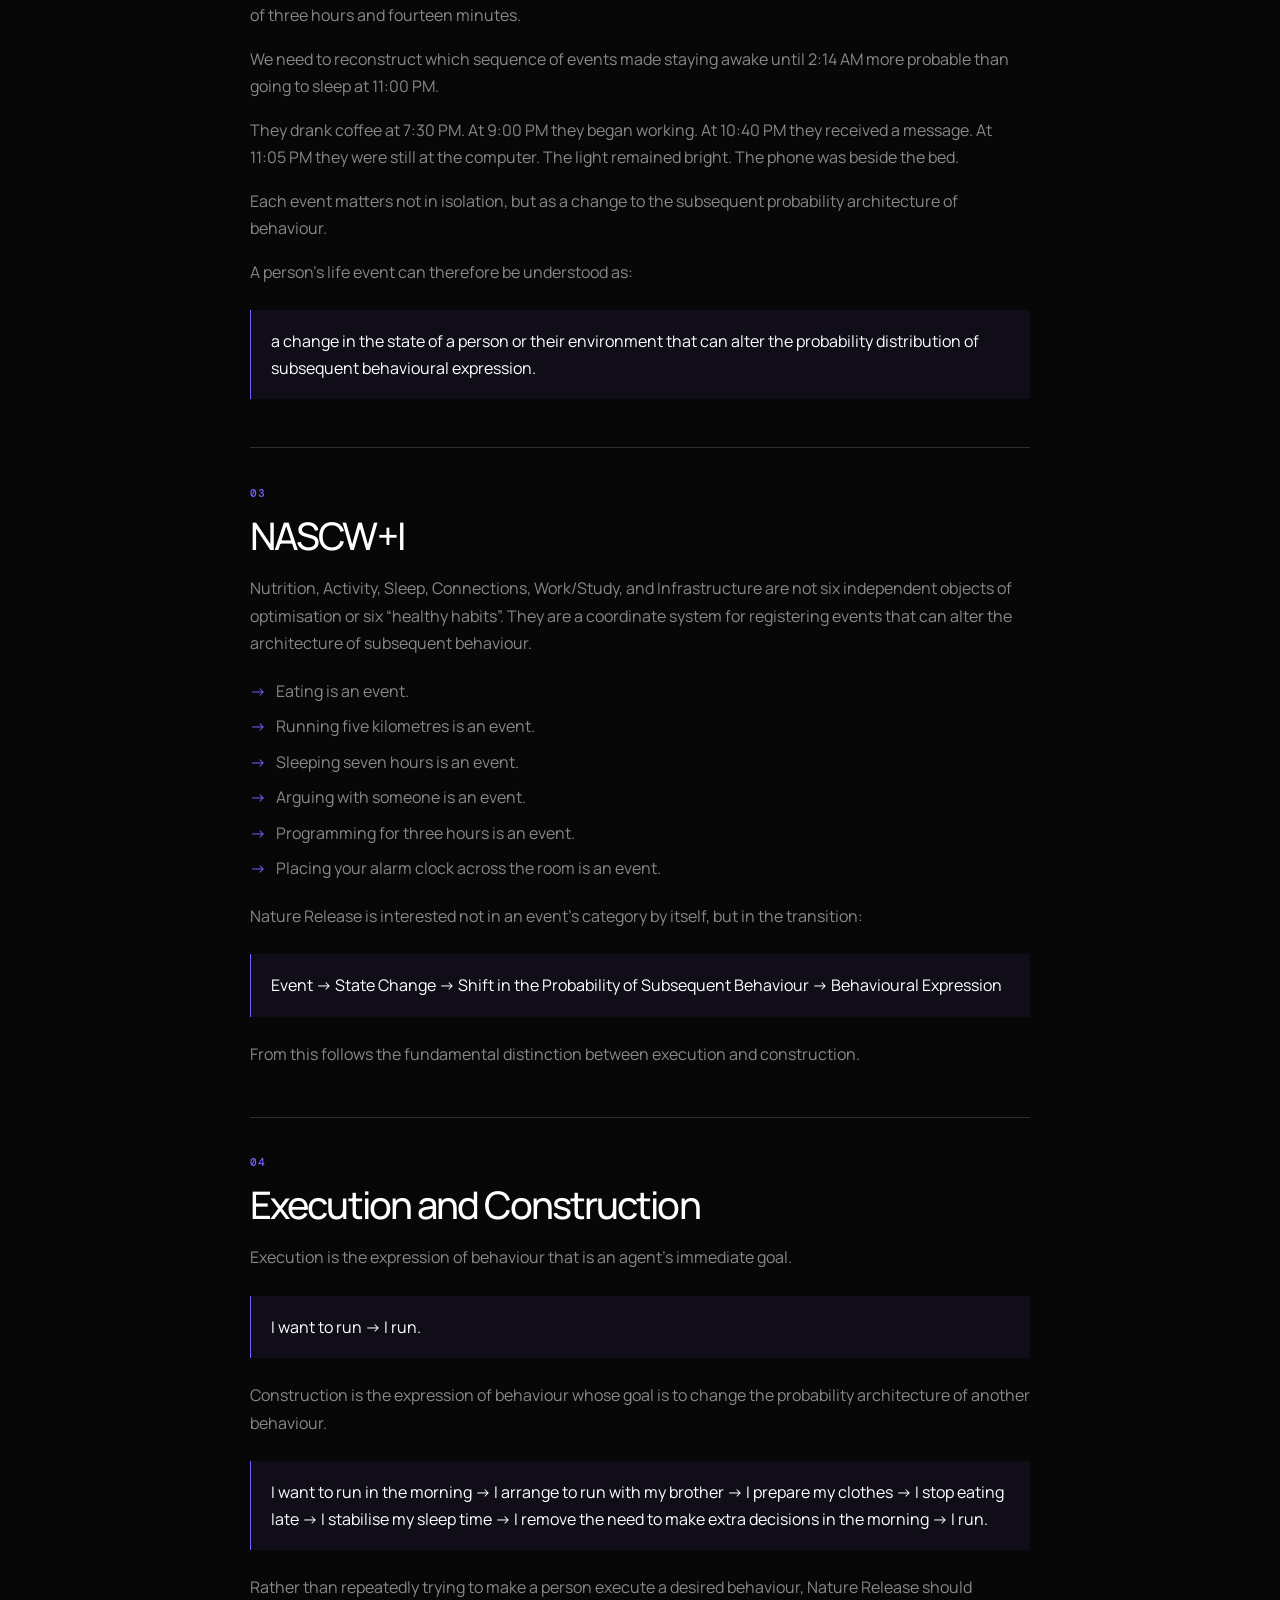
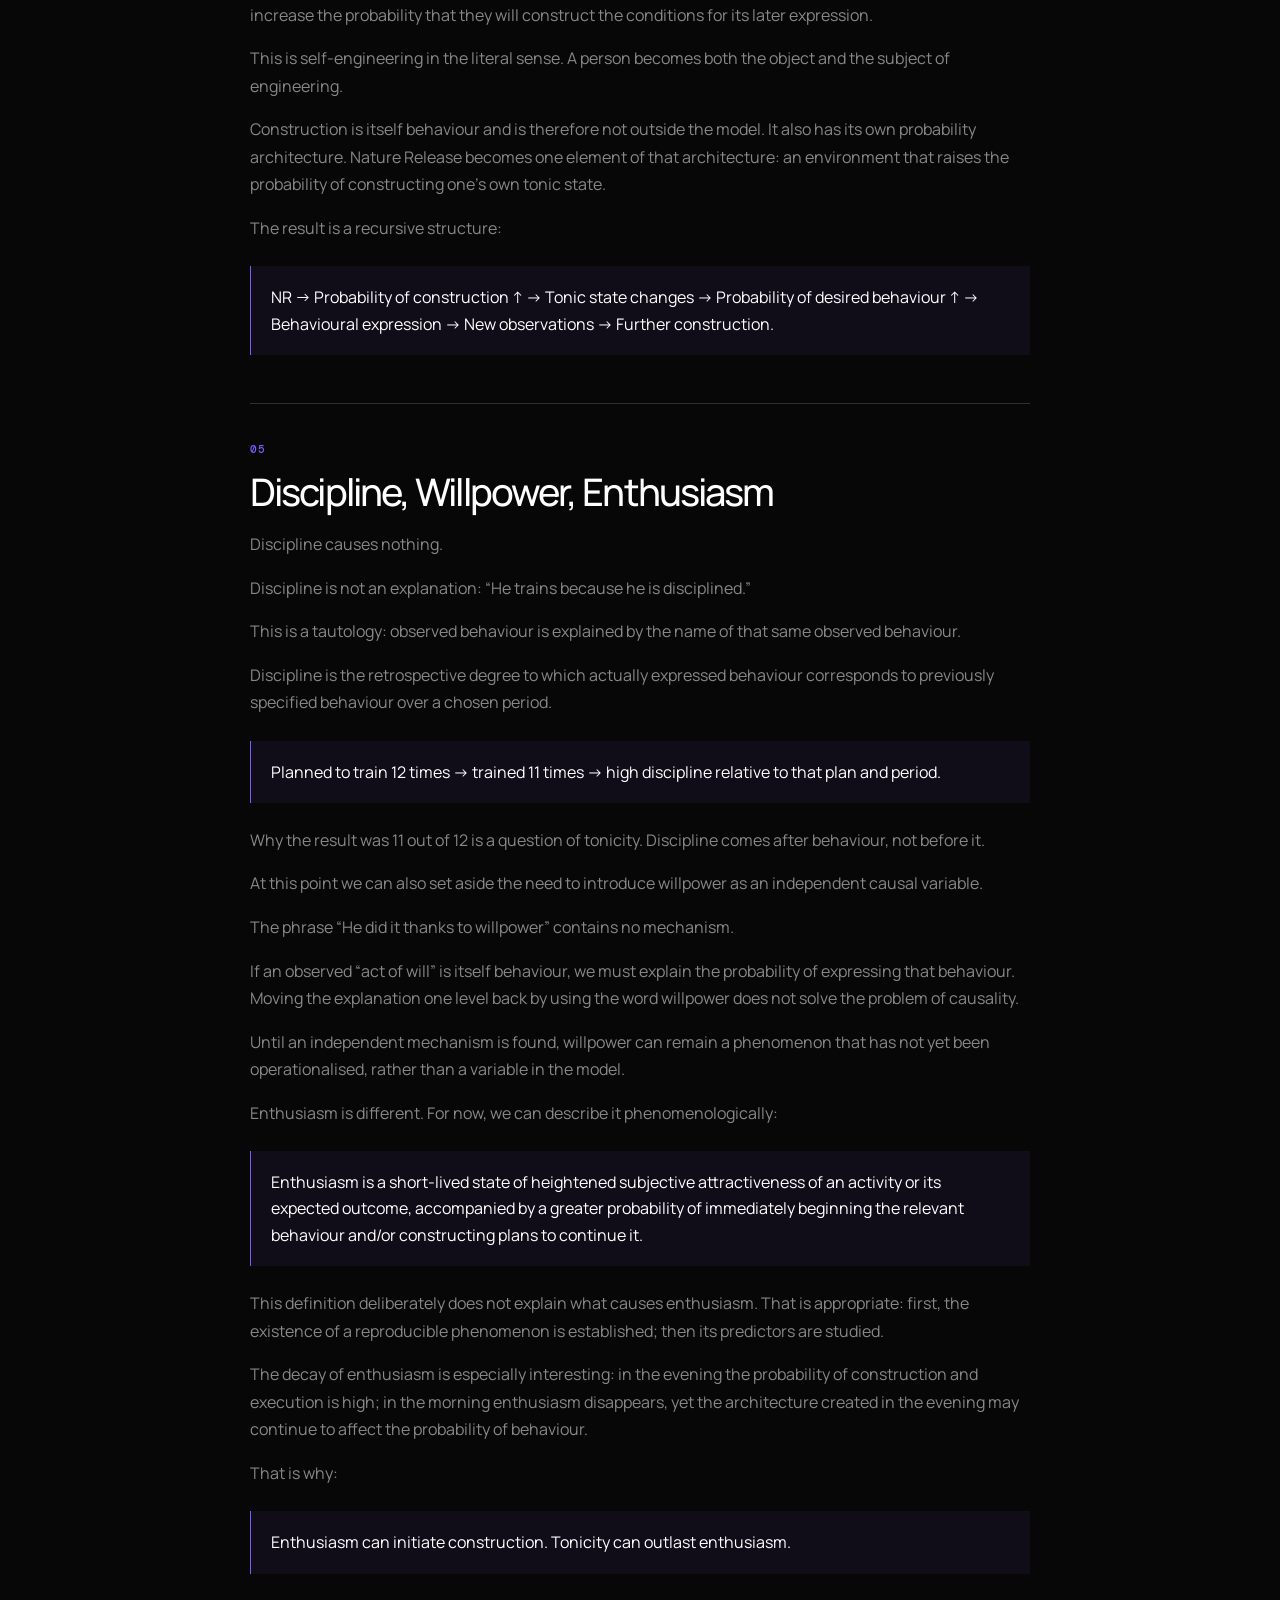
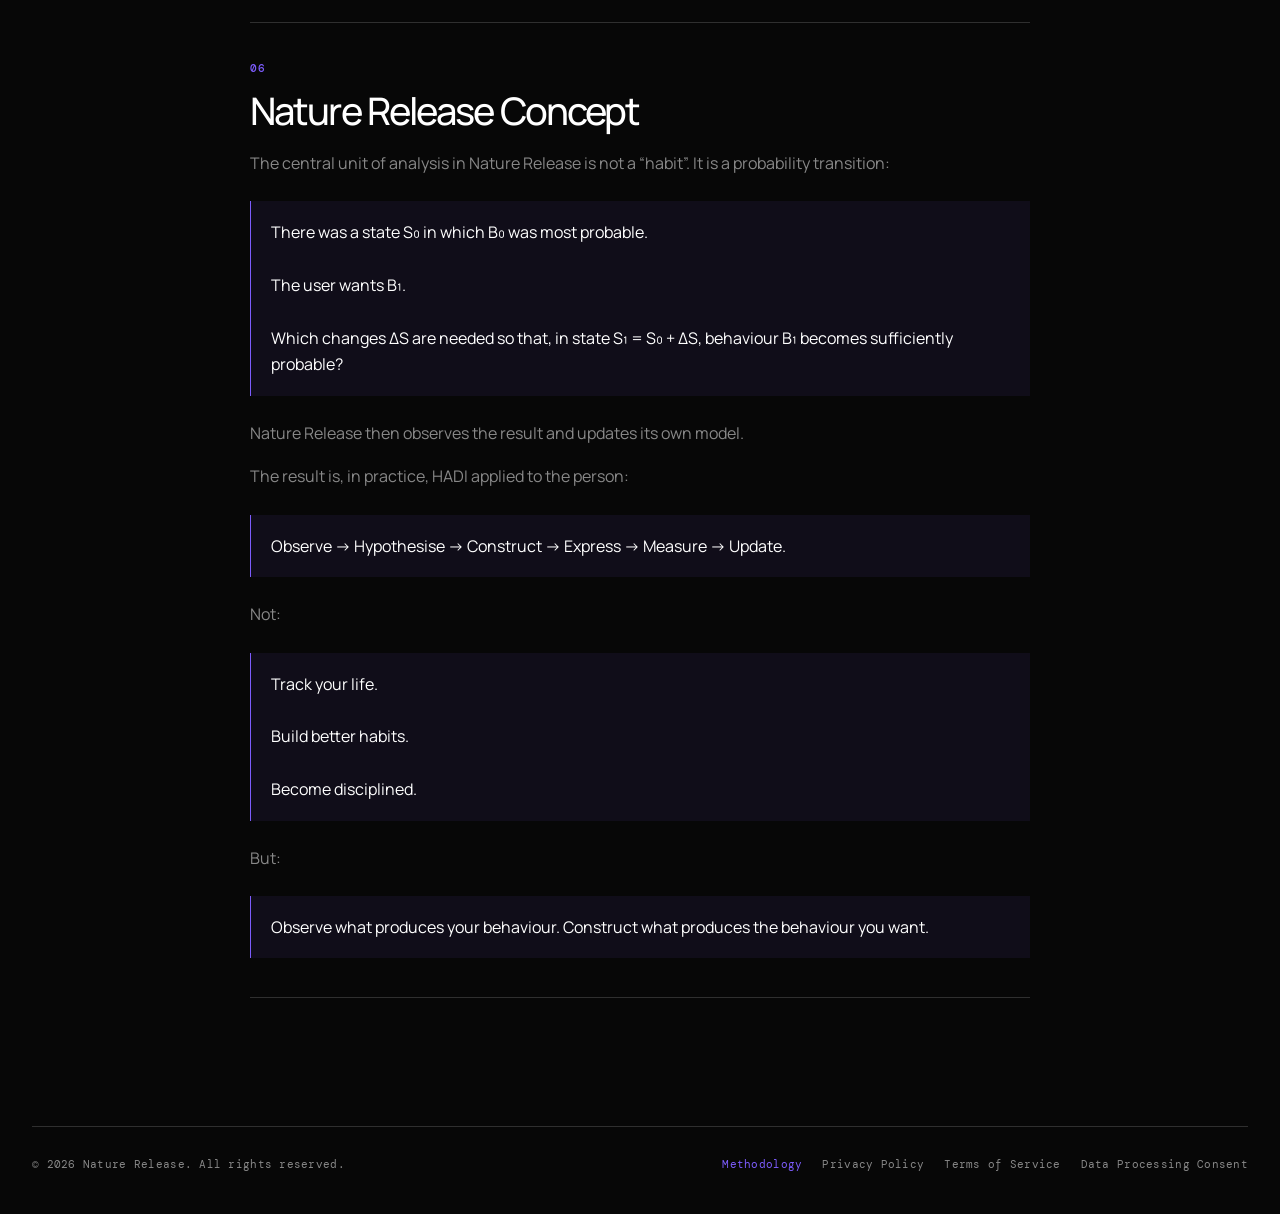
==== commit 7b24362d: "Add Nature Release signal identity" ====
--- a/methodology/index.html
+++ b/methodology/index.html
@@ -5,7 +5,7 @@
   <meta name="viewport" content="width=device-width, initial-scale=1.0">
   <meta name="description" content="Nature Release methodology for understanding and designing the conditions from which behaviour emerges.">
   <title>Nature Release — Methodology</title>
-  <link rel="icon" type="image/png" href="../assets/images/favicon.png">
+  <link rel="icon" type="image/png" href="../assets/icons/nature-release/white-signal.png">
   <link rel="stylesheet" href="../assets/styles/tokens.css?v=signal-v2">
   <link rel="preconnect" href="https://fonts.googleapis.com">
   <link rel="preconnect" href="https://fonts.gstatic.com" crossorigin>
@@ -49,7 +49,7 @@
     @media (max-width: 800px) { .document { grid-template-columns: 1fr; gap: 40px; } .toc { position: static; display: none; } }
     @media (max-width: 640px) { .header, .footer { padding-left: 20px; padding-right: 20px; } .document { width: min(100% - 40px, 760px); padding: 48px 0 64px; } .section { padding: 24px 20px 28px; } .lede { font-size: 16px; padding-bottom: 36px; margin-bottom: 36px; } .footer { align-items: flex-start; flex-direction: column; } .footer__links { gap: 14px 20px; } }
   </style>
-  <link rel="stylesheet" href="../assets/styles/documents.css">
+  <link rel="stylesheet" href="../assets/styles/documents.css?v=identity-v1">
 </head>
 <body>
   <header class="header">
--- a/assets/styles/documents.css
+++ b/assets/styles/documents.css
@@ -9,7 +9,7 @@
 .header, .l-header { position: sticky; top: 0; z-index: 20; min-height: 72px; padding: 0 max(32px, calc((100vw - 1360px) / 2)); display: flex; align-items: center; justify-content: space-between; gap: 24px; border-bottom: 1px solid var(--doc-line); background: var(--black-90); backdrop-filter: blur(18px); }
 .header__left, .l-header__left { display: flex; align-items: center; gap: 24px; min-width: 0; }
 .logo, .l-logo { display: inline-flex; align-items: center; gap: 10px; color: var(--doc-paper); font: 700 13px/1 Manrope, Arial, sans-serif; letter-spacing: -.03em; text-decoration: none; white-space: nowrap; }
-.logo::before, .l-logo::before { width: 8px; height: 8px; border-radius: 50%; background: var(--doc-signal); box-shadow: 0 0 0 5px var(--signal-10); content: ''; }
+.logo::before, .l-logo::before { width: 18px; height: 10px; flex: none; border-radius: 0; background: center / contain no-repeat url('../icons/nature-release/vector-icon/signal.svg'); box-shadow: none; content: ''; }
 .back, .l-back { color: var(--doc-quiet); font: 500 12px/1 "DM Mono", monospace; letter-spacing: .02em; text-decoration: none; white-space: nowrap; transition: color .2s ease; }
 .back:hover, .l-back:hover { color: var(--doc-signal); }
 .language-toggle, .l-lang { display: inline-flex; align-items: center; justify-content: center; gap: 7px; min-width: 46px; height: 34px; padding: 0 12px; border: 1px solid var(--white-22); border-radius: 999px; background: transparent; color: var(--doc-paper); cursor: pointer; font: 500 11px/1 "DM Mono", monospace; letter-spacing: .06em; transition: border-color .2s ease, color .2s ease, background .2s ease; }
